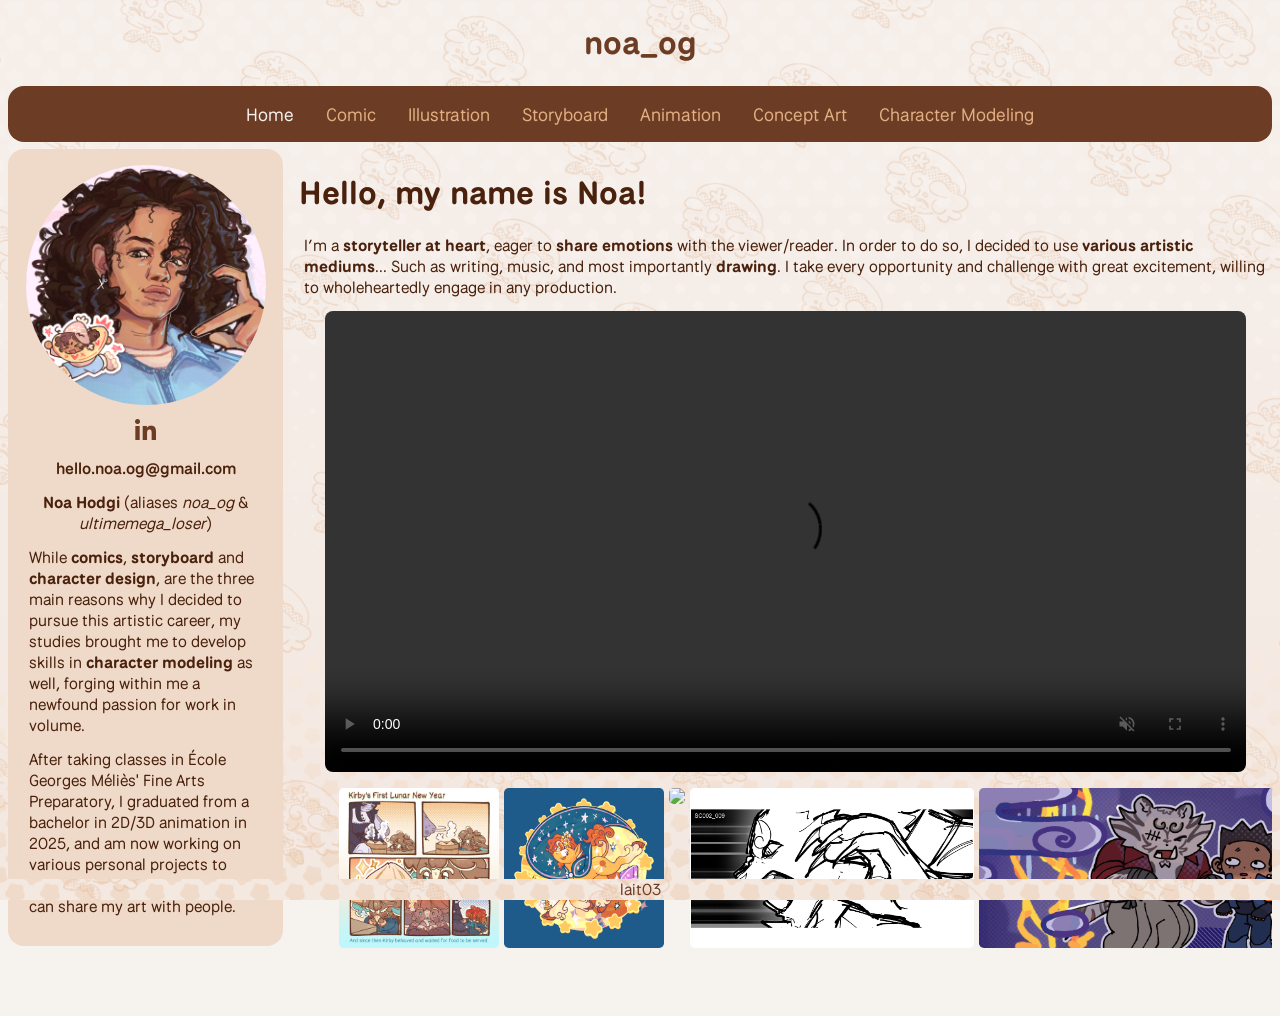
==== index.html @ 1ed6d3f8 "Edits for mobile display (WIP)" ====
<!DOCTYPE html>
<html>
<head>
    <title>noa_og's portfolio</title>
    <link rel="icon" type="image/x-icon" href="images/favicon_l03.png">
    <link rel="preconnect" href="https://fonts.googleapis.com">
    <link rel="preconnect" href="https://fonts.gstatic.com" crossorigin>
    <link href="https://fonts.googleapis.com/css2?family=National+Park:wght@200..800&display=swap" rel="stylesheet">
    <link rel="stylesheet" href="https://cdnjs.cloudflare.com/ajax/libs/font-awesome/6.5.0/css/all.min.css">
    <link rel="stylesheet" href="style_lbdlight.css">
</head>
<body>

<!--Header-->
<header>
    <!--PC Header-->
    <div class="pc-header">
        <h1 style="text-align: center;">
            noa_og
        </h1>

        <!--Navbar-->
        <ul class="tab">
            <li>
                <a id="defaultTab" href="#home" class="tablinks active" onclick="opentab(event,'home')">
                    Home
                </a>
            </li>
            <li>
                <a href="#comic" class="tablinks active" onclick="opentab(event,'comic')">
                    Comic
                </a>
            </li>
            <li>
                <a href="#illustration" class="tablinks" onclick="opentab(event,'illustration')">
                    Illustration
                </a>
            </li>
            <li>
                <a href="#storyboard" class="tablinks" onclick="opentab(event,'storyboard')">
                    Storyboard
                </a>
            </li>
            <li>
                <a href="#animation" class="tablinks" onclick="opentab(event,'animation')">
                    Animation
                </a>
            </li>
            <li>
                <a href="#concept" class="tablinks" onclick="opentab(event,'concept')">
                    Concept Art
                </a>
            </li>
            <li>
                <a href="#model" class="tablinks" onclick="opentab(event,'model')">
                    Character Modeling
                </a>
            </li>
        </ul>
    </div>
    
    <!--Mobile Header-->
    <div class="mobile-header" id="mobile-nav">

        <!--Navbar-->
        <ul class="tab">
            <li>
                <img loading="lazy" src="images/favicon_l03.png">
            </li>
            <li>
                <h1>
                    noa_og
                </h1>
            </li>
            <li>
                <i class="collapse fa-solid fa-bars fa-2x"></i>
            </li>       
        </ul>
        <ul class="menu">
            <li>
                <a id="defaultTab" href="#home" class="tablinks active" onclick="opentab(event,'home')">
                    Home
                </a>
            </li>
            <li>
                <a href="#comic" class="tablinks active" onclick="opentab(event,'comic')">
                    Comic
                </a>
            </li>
            <li>
                <a href="#illustration" class="tablinks" onclick="opentab(event,'illustration')">
                    Illustration
                </a>
            </li>
            <li>
                <a href="#storyboard" class="tablinks" onclick="opentab(event,'storyboard')">
                    Storyboard
                </a>
            </li>
            <li>
                <a href="#animation" class="tablinks" onclick="opentab(event,'animation')">
                    Animation
                </a>
            </li>
            <li>
                <a href="#concept" class="tablinks" onclick="opentab(event,'concept')">
                     Concept Art
                </a>
            </li>
            <li>
                <a href="#model" class="tablinks" onclick="opentab(event,'model')">
                    Character Modeling
                </a>
            </li>
        </ul>

    </div>  

</header>


<div class="flex-container">
    <!--Sidebar-->
    <div class="side">
        <img loading="lazy" src="images/noa_og_portrait.png">
        <ul>
            <li>
                <a href="https://www.linkedin.com/in/noa-og/" target="_blank">
                    <i class="fa-brands fa-linkedin-in fa-xl"></i>
                </a>
            </li>
        </ul>
        <p style="text-align:center; font-weight:600; user-select: all;">
            hello.noa.og@gmail.com
        </p>
        <p style="text-align:center;">
            <b>Noa Hodgi</b> (aliases <i>noa_og</i> & <i>ultimemega_loser</i>)
        </p>
        <p class="desc">
            While <b>comics</b>, <b>storyboard</b> and <b>character design</b>, are the three main reasons why I decided to pursue this artistic career,
            my studies brought me to develop skills in <b>character modeling</b> as well, forging within me a newfound passion for work in
            volume.
        </p>
        <p class="desc">
            After taking classes in École Georges Méliès' Fine Arts Preparatory, I graduated from a bachelor in 2D/3D animation
            in 2025, and am now working on various personal projects to explore all the different ways I can share my art with people.
        </p>

    </div>

    <!--Main Content-->
    <div class="main">

        <!--Home-->
        <div id="home" class="tabcontent">
            <h1>Hello, my name is Noa!</h1>
            <p class="desc">
                I’m a <b>storyteller at heart</b>, eager to <b>share emotions</b> with the viewer/reader. In order to do
                so, I decided to use <b>various artistic mediums</b>... Such as writing, music, and most importantly <b>drawing</b>.
                I take every opportunity and challenge with great excitement, willing to wholeheartedly engage in any production.
            </p>

            <video loading="lazy" class="showreel" controls autoplay muted loop controlsList="nodownload">
                <source
                src="images/story/RAMENSENTOU_SC002_ANIMATIC.mp4" />
            </video>

            <div class="carousel-wrapper">
                <ul class="carousel">
                    <li>
                        <img loading="lazy"
                        src="images/comic/kirbys_first_lunar_ny.png" />
                    </li>
                    <li>
                        <img loading="lazy"
                        src="images/illust/sunburst_perso.png" />
                    </li>
                    <li>
                        <img loading="lazy"
                        src="images/illust/luke.._final02.png" />
                    </li>
                    <li>
                        <img loading="lazy"
                        src="images/story/FERS_SC002_009.png" />
                    </li>
                    <li>
                        <img loading="lazy"
                        src="images/anim/FERS_Plan049_final.gif" />
                    </li>
                    <li>
                        <img loading="lazy"
                        src="images/concept/soupy_expressions.png" />
                    </li>
                    <li>
                        <img loading="lazy"
                        src="images/concept/main_lineup.png" />
                    </li>
                    <li>
                        <img loading="lazy"
                        src="images/concept/lookdev_ange_p1.png" />
                    </li>
                    <li>
                        <img loading="lazy"
                        src="images/charmod/darylpkmnturn04.gif" />
                    </li>

                    <!--loop-->

                    <li>
                        <img loading="lazy"
                        src="images/comic/kirbys_first_lunar_ny.png" />
                    </li>
                    <li>
                        <img loading="lazy"
                        src="images/illust/sunburst_perso.png" />
                    </li>
                    <li>
                        <img loading="lazy"
                        src="images/illust/luke.._final02.png" />
                    </li>
                    <li>
                        <img loading="lazy"
                        src="images/story/FERS_SC002_009.png" />
                    </li>
                    <li>
                        <img loading="lazy"
                        src="images/anim/FERS_Plan049_final.gif" />
                    </li>
                    <li>
                        <img loading="lazy"
                        src="images/concept/soupy_expressions.png" />
                    </li>
                    <li>
                        <img loading="lazy"
                        src="images/concept/main_lineup.png" />
                    </li>
                    <li>
                        <img loading="lazy"
                        src="images/concept/lookdev_ange_p1.png" />
                    </li>
                    <li>
                        <img loading="lazy"
                        src="images/charmod/darylpkmnturn04.gif" />
                    </li>
                    
                </ul>
            </div>

        </div>

        <!--Comic-->
        <div id="comic" class="tabcontent">

            <ul class="gallery">
                <li>
                    <img loading="lazy" onclick="openModal('comicModal', 'comicSlides', 1)"
                    src="images/comic/kirbys_first_lunar_ny.png"/>
                </li>
                <li>
                    <img loading="lazy" onclick="openModal('comicModal', 'comicSlides', 2)"
                    src="images/comic/coeurdor__00_eng.png"/>
                </li>
                <li>
                    <img loading="lazy" onclick="openModal('comicModal', 'comicSlides', 3)"
                    src="images/comic/coeurdor__01_eng.png"/>
                </li>
                <li>
                    <img loading="lazy" onclick="openModal('comicModal', 'comicSlides', 4)"
                    src="images/comic/coeurdor__02_eng.png"/>
                </li>
                <li>
                    <img loading="lazy" onclick="openModal('comicModal', 'comicSlides', 5)"
                    src="images/comic/coeurdor__03_eng.png"/>
                </li>
                <li>
                    <img loading="lazy" onclick="openModal('comicModal', 'comicSlides', 6)"
                    src="images/comic/classskippers.png">
                </li>
                <li>
                    <img loading="lazy" onclick="openModal('comicModal', 'comicSlides', 7)"
                    src="images/comic/daiji_oneshot_001.png"/>
                </li>
                <li>
                    <img loading="lazy" onclick="openModal('comicModal', 'comicSlides', 8)"
                    src="images/comic/daiji_oneshot_002.png"/>
                </li>
                <li>
                    <img loading="lazy" onclick="openModal('comicModal', 'comicSlides', 9)"
                    src="images/comic/daiji_oneshot_003.png"/>
                </li>
                <li>
                    <img loading="lazy" onclick="openModal('comicModal', 'comicSlides', 10)"
                    src="images/comic/daiji_oneshot_004.png"/>
                </li>
            </ul>

            <div id="comicModal" class="modal">
                <a class="close cursor" onclick="closeModal(document.getElementById('comicModal'))"><i class="fa-solid fa-circle-xmark fa-2x"></i></a>
                <div class="modal-content">

                    <!--Slideshow-->
                    <div class="slideshow mySlides comicSlides">
                        <img loading="lazy"
                        src="images/comic/kirbys_first_lunar_ny.png"/>
                    </div>
                    <div class="slideshow mySlides comicSlides">
                        <img loading="lazy"
                        src="images/comic/coeurdor__00_eng.png"/>
                    </div>
                    <div class="slideshow mySlides comicSlides">
                        <img loading="lazy"
                        src="images/comic/coeurdor__01_eng.png"/>
                    </div>
                    <div class="slideshow mySlides comicSlides">
                        <img loading="lazy"
                        src="images/comic/coeurdor__02_eng.png"/>
                    </div>
                    <div class="slideshow mySlides comicSlides">
                        <img loading="lazy"
                        src="images/comic/coeurdor__03_eng.png"/>
                    </div>
                    <div class="slideshow mySlides comicSlides">
                        <img loading="lazy"
                        src="images/comic/classskippers.png"/>
                    </div>
                    <div class="slideshow mySlides comicSlides">
                        <img loading="lazy"
                        src="images/comic/daiji_oneshot_001.png"/>
                    </div>
                    <div class="slideshow mySlides comicSlides">
                        <img loading="lazy"
                        src="images/comic/daiji_oneshot_002.png"/>
                    </div>
                    <div class="slideshow mySlides comicSlides">
                        <img loading="lazy"
                        src="images/comic/daiji_oneshot_003.png"/>
                    </div>
                    <div class="slideshow mySlides comicSlides">
                        <img loading="lazy"
                        src="images/comic/daiji_oneshot_004.png"/>
                    </div>


                </div>
                <a class="prev" onclick="plusSlides('comicSlides', -1)"><i class="fa-solid fa-circle-left fa-2x"></i></a>
                <a class="next" onclick="plusSlides('comicSlides', 1)"><i class="fa-solid fa-circle-right fa-2x"></i></a>
            </div>

        </div>

        <!--Illustration-->
        <div id="illustration" class="tabcontent">

            <ul class="gallery">
                <li>
                    <img loading="lazy" onclick="openModal('illustModal', 'illustSlides', 1)"
                    src="images/illust/HODGI-Noa_Grandir_flpejr2026.png"/>
                </li>
                <li>
                    <img loading="lazy" onclick="openModal('illustModal', 'illustSlides', 2)"
                    src="images/illust/luke.._final02.png"/>
                </li>
                <li>
                    <img loading="lazy" onclick="openModal('illustModal', 'illustSlides', 3)"
                    src="images/illust/teo_comm_v2.png"/>
                </li>
                <li>
                    <img loading="lazy" onclick="openModal('illustModal', 'illustSlides', 4)"
                    src="images/illust/secretsantatodex.png"/>
                </li>
                <li>
                    <img loading="lazy" onclick="openModal('illustModal', 'illustSlides', 5)"
                    src="images/illust/soupy time concept poster_v2.png"/>
                </li>
                <li>
                    <img loading="lazy" onclick="openModal('illustModal', 'illustSlides', 6)"
                    src="images/illust/l3af_secretsanta_final01.png"/>
                </li>
                <li>
                    <img loading="lazy" onclick="openModal('illustModal', 'illustSlides', 7)"
                    src="images/illust/whhaaa.png"/>
                </li>
                <li>
                    <img loading="lazy" onclick="openModal('illustModal', 'illustSlides', 8)"
                    src="images/illust/light vs light_comp.png"/>
                </li>
                <li>
                    <img loading="lazy" onclick="openModal('illustModal', 'illustSlides', 9)"
                    src="images/illust/fers_affiche_3_4.png"/>
                </li>
                <li>
                    <img loading="lazy" onclick="openModal('illustModal', 'illustSlides', 10)"
                    src="images/illust/heheeeeeee_v2.png"/>
                </li>
                <li>
                    <img loading="lazy" onclick="openModal('illustModal', 'illustSlides', 11)"
                    src="images/illust/sunburst_perso.png"/>
                </li>
                <li>
                    <img loading="lazy" onclick="openModal('illustModal', 'illustSlides', 12)"
                    src="images/illust/cosmy.png"/>
                </li>
            </ul>

            <div id="illustModal" class="modal">
                <a class="close cursor" onclick="closeModal(document.getElementById('illustModal'))"><i class="fa-solid fa-circle-xmark fa-2x"></i></a>
                <div class="modal-content">

                    <!--Slideshow-->
                    <div class="slideshow mySlides illustSlides">
                        <img loading="lazy"
                        src="images/illust/HODGI-Noa_Grandir_flpejr2026.png"/>
                    </div>
                    <div class="slideshow mySlides illustSlides">
                        <img loading="lazy"
                        src="images/illust/luke.._final02.png"/>
                    </div>
                    <div class="slideshow mySlides illustSlides">
                        <img loading="lazy"
                        src="images/illust/teo_comm_v2.png" />

                    </div>
                    <div class="slideshow mySlides illustSlides">
                        <img loading="lazy"
                        src="images/illust/secretsantatodex.png" />
                    </div>
                    <div class="slideshow mySlides illustSlides">
                        <img loading="lazy"
                        src="images/illust/soupy time concept poster_v2.png" />
                    </div>
                    <div class="slideshow mySlides illustSlides">
                        <img loading="lazy"
                        src="images/illust/l3af_secretsanta_final01.png" />
                    </div>
                    <div class="slideshow mySlides illustSlides">
                        <img loading="lazy"
                        src="images/illust/whhaaa.png" />
                    </div>
                    <div class="slideshow mySlides illustSlides">
                        <img loading="lazy"
                        src="images/illust/light vs light_comp.png" />
                    </div>
                    <div class="slideshow mySlides illustSlides">
                        <img loading="lazy"
                        src="images/illust/fers_affiche_3_4.png" />
                    </div>
                    <div class="slideshow mySlides illustSlides">
                        <img loading="lazy"
                        src="images/illust/heheeeeeee_v2.png" />
                    </div>
                    <div class="slideshow mySlides illustSlides">
                        <img loading="lazy"
                        src="images/illust/sunburst_perso.png" />
                    </div>
                    <div class="slideshow mySlides illustSlides">
                        <img loading="lazy"
                        src="images/illust/cosmy.png" />
                    </div>
                    
                

                </div>
                <a class="prev" onclick="plusSlides('illustSlides', -1)"><i class="fa-solid fa-circle-left fa-2x"></i></a>
                <a class="next" onclick="plusSlides('illustSlides', 1)"><i class="fa-solid fa-circle-right fa-2x"></i></a>
            </div>
            
        </div>

        <!--Sotryboard-->
        <div id="storyboard" class="tabcontent">

            <ul class="gallery">
                <li>
                    <video loading="lazy" onclick="openModal('storyModal', 'storySlides', 1)" autoplay muted loop>
                        <source
                        src="images/story/RAMENSENTOU_SC002_ANIMATIC.mp4" />
                    </video>
                </li>
                <li>
                    <img loading="lazy" onclick="openModal('storyModal', 'storySlides', 2)"
                    src="images/story/FERS_SC002_005.png" />
                </li>
                <li>
                    <img loading="lazy" onclick="openModal('storyModal', 'storySlides', 3)"
                    src="images/story/FERS_SC002_009.png" />
                </li>
                <li>
                    <img loading="lazy" onclick="openModal('storyModal', 'storySlides', 4)"
                    src="images/story/FERS_SC002_010_1.png" />
                </li>
                <li>
                    <img loading="lazy" onclick="openModal('storyModal', 'storySlides', 5)" 
                    src="images/story/FERS_SC002_010_2.png" />
                </li>
                <li>
                    <img loading="lazy" onclick="openModal('storyModal', 'storySlides', 6)" 
                    src="images/story/FERS_SC002_016.png" />
                </li>
                <li>
                    <img loading="lazy" onclick="openModal('storyModal', 'storySlides', 7)" 
                    src="images/story/FERS_SC002_019.png" />
                </li>
                <li>
                    <img loading="lazy" onclick="openModal('storyModal', 'storySlides', 8)" 
                    src="images/story/FERS_SC002_060.png" />
                </li>
                <li>
                    <img loading="lazy" onclick="openModal('storyModal', 'storySlides', 9)" 
                    src="images/story/Scan2025-05-29_124309_000_1.png" />
                </li>
                <li>
                    <img loading="lazy" onclick="openModal('storyModal', 'storySlides', 10)" 
                    src="images/story/Scan2025-05-29_124309_000_2.png" />
                </li>
                <li>
                    <img loading="lazy" onclick="openModal('storyModal', 'storySlides', 11)" 
                    src="images/story/Scan2025-05-29_124309_003.png" />
                </li>
            </ul>

            <div id="storyModal" class="modal">
                <span class="close cursor" onclick="closeModal(document.getElementById('storyModal'))"><i class="fa-solid fa-circle-xmark fa-2x"></i></span>
                <div class="modal-content">

                    <!--Slideshow-->
                    <div class="slideshow mySlides storySlides">
                        <video loading="lazy" controls controlsList="nodownload">
                            <source 
                            src="images/story/RAMENSENTOU_SC002_ANIMATIC.mp4" />
                        </video>
                    </div>
                    <div class="slideshow mySlides storySlides">
                        <img loading="lazy" 
                        src="images/story/FERS_SC002_005.png"/>
                    </div>
                    <div class="slideshow mySlides storySlides">
                        <img loading="lazy" 
                        src="images/story/FERS_SC002_009.png"/>
                    </div>
                    <div class="slideshow mySlides storySlides">
                        <img loading="lazy" 
                        src="images/story/FERS_SC002_010_1.png" />

                    </div>
                    <div class="slideshow mySlides storySlides">
                        <img loading="lazy" 
                        src="images/story/FERS_SC002_010_2.png" />
                    </div>
                    <div class="slideshow mySlides storySlides">
                        <img loading="lazy" 
                        src="images/story/FERS_SC002_016.png" />
                    </div>
                    <div class="slideshow mySlides storySlides">
                        <img loading="lazy" 
                        src="images/story/FERS_SC002_019.png" />
                    </div>
                    <div class="slideshow mySlides storySlides">
                        <img loading="lazy" 
                        src="images/story/FERS_SC002_060.png" />
                    </div>
                    <div class="slideshow mySlides storySlides">
                        <img loading="lazy" 
                        src="images/story/Scan2025-05-29_124309_000_1.png" />
                    </div>
                    <div class="slideshow mySlides storySlides">
                        <img loading="lazy" 
                        src="images/story/Scan2025-05-29_124309_000_2.png" />
                    </div>
                    <div class="slideshow mySlides storySlides">
                        <img loading="lazy" 
                        src="images/story/Scan2025-05-29_124309_003.png" />
                    </div>
                    

                </div>
                <a class="prev" onclick="plusSlides('storySlides', -1)"><i class="fa-solid fa-circle-left fa-2x"></i></a>
                <a class="next" onclick="plusSlides('storySlides', 1)"><i class="fa-solid fa-circle-right fa-2x"></i></a>
            </div>

        </div>

        <!--Animation-->
        <div id="animation" class="tabcontent">

            <ul class="gallery">
                <li>
                    <img loading="lazy" onclick="openModal('animModal', 'animSlides', 1)"
                    src="images/anim/FERS_Plan037-38_final.gif" />
                </li>
                <li>
                    <img loading="lazy" onclick="openModal('animModal', 'animSlides', 2)"
                    src="images/anim/FERS_Plan048_final.gif" />
                </li>
                <li>
                    <img loading="lazy" onclick="openModal('animModal', 'animSlides', 3)"
                    src="images/anim/FERS_Plan049_final.gif" />
                </li>
            </ul>

            <div id="animModal" class="modal">
                <span class="close cursor" onclick="closeModal(document.getElementById('animModal'))"><i class="fa-solid fa-circle-xmark fa-2x"></i></span>
                <div class="modal-content">

                    <!--Slideshow-->
                    <div class="slideshow mySlides animSlides">
                        <img loading="lazy" 
                        src="images/anim/FERS_Plan037-38_final.gif"/>
                    </div>
                    <div class="slideshow mySlides animSlides">
                        <img loading="lazy" 
                        src="images/anim/FERS_Plan048_final.gif"/>
                    </div>
                    <div class="slideshow mySlides animSlides">
                        <img loading="lazy" 
                        src="images/anim/FERS_Plan049_final.gif" />
                    </div>

                </div>
                <a class="prev" onclick="plusSlides('animSlides', -1)"><i class="fa-solid fa-circle-left fa-2x"></i></a>
                <a class="next" onclick="plusSlides('animSlides', 1)"><i class="fa-solid fa-circle-right fa-2x"></i></a>
            </div>

        </div>

        <!--Concept Art-->
        <div id="concept" class="tabcontent">

            <ul class="gallery">
                <li>
                    <img loading="lazy" onclick="openModal('conceptModal', 'conceptSlides', 1)"
                    src="images/concept/lineup-pilote.png" />
                </li>
                <li>
                    <img loading="lazy" onclick="openModal('conceptModal', 'conceptSlides', 2)"
                    src="images/concept/soupy_expressions.png" />
                </li>
                <li>
                    <img loading="lazy" onclick="openModal('conceptModal', 'conceptSlides', 3)"
                    src="images/concept/sorciere_solana.png" />
                </li>
                <li>
                    <img loading="lazy" onclick="openModal('conceptModal', 'conceptSlides', 4)"
                    src="images/concept/perfpal01_kirby_v2.png" />
                </li>
                <li>
                    <img loading="lazy" onclick="openModal('conceptModal', 'conceptSlides', 5)"
                    src="images/concept/ultime_megaloser_perfpalguest_01.png" />
                </li>
                <li>
                    <img loading="lazy" onclick="openModal('conceptModal', 'conceptSlides', 6)"
                    src="images/concept/perfpal03_diamoon.png" />
                </li>
                <li>
                    <img loading="lazy" onclick="openModal('conceptModal', 'conceptSlides', 7)"
                    src="images/concept/main_lineup.png" />
                </li>
                <li>
                    <img loading="lazy" onclick="openModal('conceptModal', 'conceptSlides', 8)"
                    src="images/concept/side_lineup.png" />
                </li>
                <li>
                    <img loading="lazy" onclick="openModal('conceptModal', 'conceptSlides', 9)"
                    src="images/concept/superlineup_1.png" />
                </li>
                <li>
                    <img loading="lazy" onclick="openModal('conceptModal', 'conceptSlides', 10)"
                    src="images/concept/superlineup_2.png" />
                </li>
                <li>
                    <img loading="lazy" onclick="openModal('conceptModal', 'conceptSlides', 11)"
                    src="images/concept/lookdev_ange_p1.png" />
                </li>
                <li>
                    <img loading="lazy" onclick="openModal('conceptModal', 'conceptSlides', 12)"
                    src="images/concept/HODGI_Noa_BA2_lookdev_ange_p2.png" />
                </li>
                <li>
                    <img loading="lazy" onclick="openModal('conceptModal', 'conceptSlides', 13)"
                    src="images/concept/HODGI_Noa_BA2_lookdev_ange_p3.png" />
                </li>
                <li>
                    <img loading="lazy" onclick="openModal('conceptModal', 'conceptSlides', 14)"
                    src="images/concept/HODGI_Noa_BA2_lookdev_ange_p4.png" />
                </li>
                <li>
                    <img loading="lazy" onclick="openModal('conceptModal', 'conceptSlides', 15)"
                    src="images/concept/percy_planche1.png" />
                </li>
                <li>
                    <img loading="lazy" onclick="openModal('conceptModal', 'conceptSlides', 16)"
                    src="images/concept/BONNARDOT_Axel_HODGI_Noa_personnagesketch01.png" />
                </li>
                <li>
                    <img loading="lazy" onclick="openModal('conceptModal', 'conceptSlides', 17)"
                    src="images/concept/turn_kyu_full.png" />
                </li>
                <li>
                    <img loading="lazy" onclick="openModal('conceptModal', 'conceptSlides', 18)"
                    src="images/concept/turn_tora.png" />
                </li>
                <li>
                    <img loading="lazy" onclick="openModal('conceptModal', 'conceptSlides', 19)"
                    src="images/concept/daryl_low_poly_2.png" />
                </li>

            </ul>

            <div id="conceptModal" class="modal">
                <span class="close cursor" onclick="closeModal(document.getElementById('conceptModal'))"><i class="fa-solid fa-circle-xmark fa-2x"></i></span>
                <div class="modal-content">

                    <!--Slideshow-->
                    <div class="slideshow mySlides conceptSlides">
                        <img loading="lazy" 
                        src="images/concept/lineup-pilote.png"/>
                    </div>
                    <div class="slideshow mySlides conceptSlides">
                        <img loading="lazy" 
                        src="images/concept/soupy_expressions.png"/>
                    </div>
                    <div class="slideshow mySlides conceptSlides">
                        <img loading="lazy" 
                        src="images/concept/sorciere_solana.png"/>
                    </div>
                    <div class="slideshow mySlides conceptSlides">
                        <img loading="lazy" 
                        src="images/concept/perfpal01_kirby_v2.png"/>
                    </div>
                    <div class="slideshow mySlides conceptSlides">
                        <img loading="lazy" 
                        src="images/concept/ultime_megaloser_perfpalguest_01.png"/>
                    </div>
                    <div class="slideshow mySlides conceptSlides">
                        <img loading="lazy" 
                        src="images/concept/perfpal03_diamoon.png"/>
                    </div>
                    <div class="slideshow mySlides conceptSlides">
                        <img loading="lazy" 
                        src="images/concept/main_lineup.png"/>
                    </div>
                    <div class="slideshow mySlides conceptSlides">
                        <img loading="lazy" 
                        src="images/concept/side_lineup.png"/>
                    </div>
                    <div class="slideshow mySlides conceptSlides">
                        <img loading="lazy" 
                        src="images/concept/superlineup_1.png"/>
                    </div>
                    <div class="slideshow mySlides conceptSlides">
                        <img loading="lazy" 
                        src="images/concept/superlineup_2.png"/>
                    </div>
                    <div class="slideshow mySlides conceptSlides">
                        <img loading="lazy" 
                        src="images/concept/lookdev_ange_p1.png"/>
                    </div>
                    <div class="slideshow mySlides conceptSlides">
                        <img loading="lazy" 
                        src="images/concept/HODGI_Noa_BA2_lookdev_ange_p2.png"/>
                    </div>
                    <div class="slideshow mySlides conceptSlides">
                        <img loading="lazy" 
                        src="images/concept/HODGI_Noa_BA2_lookdev_ange_p3.png"/>
                    </div>
                    <div class="slideshow mySlides conceptSlides">
                        <img loading="lazy" 
                        src="images/concept/HODGI_Noa_BA2_lookdev_ange_p4.png"/>
                    </div>
                    <div class="slideshow mySlides conceptSlides">
                        <img loading="lazy" 
                        src="images/concept/percy_planche1.png"/>
                    </div>
                    <div class="slideshow mySlides conceptSlides">
                        <img loading="lazy" 
                        src="images/concept/BONNARDOT_Axel_HODGI_Noa_personnagesketch01.png"/>
                    </div>
                    <div class="slideshow mySlides conceptSlides">
                        <img loading="lazy" 
                        src="images/concept/turn_kyu_full.png"/>
                    </div>
                    <div class="slideshow mySlides conceptSlides">
                        <img loading="lazy" 
                        src="images/concept/turn_tora.png"/>
                    </div>
                    <div class="slideshow mySlides conceptSlides">
                        <img loading="lazy" 
                        src="images/concept/daryl_low_poly_2.png"/>
                    </div>
                

                </div>
                <a class="prev" onclick="plusSlides('conceptSlides', -1)"><i class="fa-solid fa-circle-left fa-2x"></i></a>
                <a class="next" onclick="plusSlides('conceptSlides', 1)"><i class="fa-solid fa-circle-right fa-2x"></i></a>
            </div>

        </div>

        <!--Character Modeling-->
        <div id="model" class="tabcontent">

            <ul class="gallery">
                <li>
                    <img loading="lazy" onclick="openModal('modelModal', 'modelSlides', 1)"
                    src="images/charmod/render_kyu_02.png"/>
                </li>
                <li>
                    <video loading="lazy" onclick="openModal('modelModal', 'modelSlides', 2)" autoplay muted loop>
                        <source
                        src="images/charmod/01_Kyu_Sculpt.mp4" />
                    </video>
                </li>
                <li>
                    <video loading="lazy" onclick="openModal('modelModal', 'modelSlides', 3)" autoplay muted loop>
                        <source
                        src="images/charmod/02_Tora_Sculpt.mp4" />
                    </video>
                </li>
                <li>
                    <video loading="lazy" onclick="openModal('modelModal', 'modelSlides', 4)" autoplay muted loop>
                        <source
                        src="images/charmod/03_Ayako_Sculpt.mp4" />
                    </video>
                </li>
                <li>
                    <video loading="lazy" onclick="openModal('modelModal', 'modelSlides', 5)" autoplay muted loop>
                        <source
                        src="images/charmod/ayako_wireframe.mp4" />
                    </video>
                </li>
                <li>
                    <video loading="lazy" onclick="openModal('modelModal', 'modelSlides', 6)" autoplay muted loop>
                        <source
                        src="images/charmod/kirby_body_turn.mp4" />
                    </video>
                </li>
                <li>
                    <video loading="lazy" onclick="openModal('modelModal', 'modelSlides', 7)" autoplay muted loop>
                        <source
                        src="images/charmod/kirby_wireframe_turn.mp4" />
                    </video>
                </li>
                <li>
                    <img loading="lazy" onclick="openModal('modelModal', 'modelSlides', 8)"
                    src="images/charmod/render02.jpg"/>
                </li>
                <li>
                    <img loading="lazy" onclick="openModal('modelModal', 'modelSlides', 9)"
                    src="images/charmod/render03.jpg"/>
                </li>
                <li>
                    <img loading="lazy" onclick="openModal('modelModal', 'modelSlides', 10)"
                    src="images/charmod/fdet_body.png"/>
                </li>
                <li>
                    <img loading="lazy" onclick="openModal('modelModal', 'modelSlides', 11)"
                    src="images/charmod/fdet_vetements.png"/>
                </li>
            
            </ul>

            <div id="modelModal" class="modal">
                <span class="close cursor" onclick="closeModal(document.getElementById('modelModal'))"><i class="fa-solid fa-circle-xmark fa-2x"></i></span>
                <div class="modal-content">

                    <!--Slideshow-->
                    <div class="slideshow mySlides modelSlides">
                        <img loading="lazy" 
                        src="images/charmod/render_kyu_02.png" />
                    </div>
                    <div class="slideshow mySlides modelSlides">
                        <video loading="lazy" controls controlsList="nodownload">
                            <source 
                            src="images/charmod/01_Kyu_Sculpt.mp4" />
                        </video>
                    </div>
                    <div class="slideshow mySlides modelSlides">
                        <video loading="lazy" controls controlsList="nodownload">
                            <source 
                            src="images/charmod/02_Tora_Sculpt.mp4" />
                        </video>
                    </div>
                    <div class="slideshow mySlides modelSlides">
                        <video loading="lazy" controls controlsList="nodownload">
                            <source 
                            src="images/charmod/03_Ayako_Sculpt.mp4" />
                        </video>
                    </div>
                    <div class="slideshow mySlides modelSlides">
                        <video loading="lazy" controls controlsList="nodownload">
                            <source 
                            src="images/charmod/ayako_wireframe.mp4" />
                        </video>
                    </div>
                    <div class="slideshow mySlides modelSlides">
                        <video loading="lazy" controls controlsList="nodownload">
                            <source 
                            src="images/charmod/kirby_body_turn.mp4" />
                        </video>
                    </div>
                    <div class="slideshow mySlides modelSlides">
                        <video loading="lazy" controls controlsList="nodownload">
                            <source 
                            src="images/charmod/kirby_wireframe_turn.mp4" />
                        </video>
                    </div>
                    <div class="slideshow mySlides modelSlides">
                        <img loading="lazy" 
                        src="images/charmod/render02.jpg" />
                    </div>
                    <div class="slideshow mySlides modelSlides">
                        <img loading="lazy" 
                        src="images/charmod/render03.jpg" />
                    </div>
                    <div class="slideshow mySlides modelSlides">
                        <img loading="lazy" 
                        src="images/charmod/fdet_body.png" />
                    </div>
                    <div class="slideshow mySlides modelSlides">
                        <img loading="lazy" 
                        src="images/charmod/fdet_vetements.png" />
                    </div>

                </div>
                <a class="prev" onclick="plusSlides('modelSlides', -1)"><i class="fa-solid fa-circle-left fa-2x"></i></a>
                <a class="next" onclick="plusSlides('modelSlides', 1)"><i class="fa-solid fa-circle-right fa-2x"></i></a>
            </div>

        </div>

        <script src="script.js"></script>
        
    </div>

</div>

<footer>
    <p style="text-align: center;">lait03</p>
</footer>

  
        


</body>
</html>
---- style_lbdlight.css ----
/*Little Boy Dog Stylesheet*/
.cursor {
  cursor: pointer;
}

body { 
    font-family: "National Park";
    background-image: url("images/lbd_bglight.png") ;
    background-color: #f6f2ee;
    background-size: cover;
    background-position: center;
    background-attachment: fixed;
    color:#6c3d24;
}

/*Font*/
.national-park-<uniquifier> {
  font-family: "National Park", sans-serif;
  font-optical-sizing: auto;
  font-weight: <weight>;
  font-style: normal;
}

/*Header*/
header {
    position: sticky;
    top : 0;
    z-index: 5;
    background: inherit;
    height : 8rem;
    width:100%;
}
.mobile-header {
    display:none;
    position: relative;
}

/*Navbar*/
.tab {
    border-radius: 1rem; 
    background-color : #6c3d24;
    width: 100%;
    list-style: none;
    padding: 0;
    margin:0;
    display: flex;
    align-items: center;
    justify-content: center;
    color:#e1af83;
    font-size: large;
}
.tab li {
    margin:1rem;
    text-align: center;
}
.tab li img {
    height:auto;
    width:5rem;
}
.tab li a {
    display: block;
    color: #e1af83;
    text-decoration: none;
}
.tab li a:hover {
    color:#f6f2ee;
}

.collapse:hover {
    cursor:pointer;
    color:#f6f2ee;
}
.collapse.active {
    color:#f6f2ee;
}
.collapse.active:hover {
    color:#e1af83;
}

/*Mobile Menu*/
.menu {
    position:absolute;
    z-index: 10;
    border-radius: 1rem; 
    background-color : #6c3d24f1;
    width: 100%;
    max-height:0;
    overflow:hidden;
    padding:0;
    margin:0;
    transition: max-height 0.4s ease, opacity 0.3s ease;
    opacity: 0;
}
.menu li a {
    color: #e1af83;
    margin: 2rem;
}
.menu.open {
    max-height:50vh;
    opacity:1;
}

/*Link Interaction*/
ul li a:hover {
    cursor:pointer;
    color:#f6f2ee;
}
ul li a.active {
    color:#f6f2ee;
}
ul li a.active:hover {
    color:#e1af83;
}

/*Text Style*/
ul{
    list-style: none;
}
ul li a {
    user-select: none;
    display: block;
    text-align: center;
    color: #6c3d24;
    text-decoration: none;
}
p {
    margin-top: 0.8rem;
    margin-bottom: 0.8rem;
}
.desc {
    margin-left:0.3rem;
    margin-right:0.3rem;
}

div.flex-container { 
    display: flex;
    flex-direction:row;
}

/*Sidebar*/
.side {
    flex: 20%;
    position : sticky;
    top : 8rem; 
    padding: 1rem;
    margin-right:1rem;
    border-radius: 1rem;
    background-color: #efd9c8;
    color:#49210c;
    height:100%;
}
.side img {
    border-radius: 50%;
    width:15rem;
    height:auto;
    display:block; 
    margin: auto;
}
.side ul {
    list-style: none;
    padding: 0;
    display: flex;
    justify-content: center;
}

/*Main*/
.main {
    flex: 80%;
    margin:0;
    color:#49210c;
    min-width: 0;
}

.tabcontent {
    scroll-margin-top: 11rem;
    display: none;
    animation: fadeEffect 1s;
}
img, video {
  user-select: none;
  -webkit-user-drag: none;
}
video.showreel {
    display: block;
    margin:auto;
    width:72vw;
    height:auto;
    border-radius:0.5rem;
}

/*Carousel*/
.carousel-wrapper {
    width : 100%;
    overflow:hidden;
}
ul.carousel {
    display: flex;
    animation: scroll 40s linear infinite;
    justify-content: flex-start;
    width:max-content;
}
ul.carousel li {
    flex: 0 0 auto;
    margin-right: 0.3rem;
}
ul.carousel li img {
    width:auto;
    height:10rem;
    border-radius:0.3rem;
}
.carousel:hover {
  animation-play-state: paused;
}

/*Gallery*/
.gallery {
    padding:0;
    display: flex;
    flex-wrap:wrap;
    justify-content:center;
    align-items:center;
}
ul.gallery li {
    margin-left:0.3rem;
}
ul.gallery img:hover,
ul.gallery video:hover {
    cursor:pointer;
    transform:scale(1.02);
    transition: transform 0.25s; 
}
 ul.gallery li img,
 ul.gallery li video {
    width:auto;
    height:20rem;
    border-radius:0.5rem;
}

/*Slideshow*/
.modal {
    display: none;
    position: fixed;
    z-index: 10;
    background-color:#f6f2eee8;
    left: 0;
    top: 0;
    width: 100%;
    height: 100%;
    justify-content: center;
    align-items: center;
    overflow: auto;
    opacity:0;
    transition: opacity 0.3s ease;
}
.modal.show {
  opacity: 1;
}
.modal-content {
    position: relative;
    width: 90%;
    margin: auto;
    display: flex;
    align-items: center;
    justify-content: center;
}
.slideshow img,
.slideshow video {
    max-width:100%;
    max-height:98vh;
    width:auto;
    height: auto;
    border-radius:0.5rem;
    margin:auto;
}
.mySlides {
  position: absolute;
  opacity: 0;
  transition: opacity 0.2s ease;
  display: flex;
  align-items: center;
  justify-content: center;
  pointer-events: none;
}
.mySlides.active {
  opacity: 1;
  z-index: 1;
  pointer-events: auto;
}

/*Slideshow Commands*/
.close {
  color:#e1af83;
  position: absolute;
  top: 10px;
  right: 25px;
}
.close:hover,
.close:focus {
  color:#e76e3e;
  text-decoration: none;
  cursor: pointer;
}
.prev,
.next {
  cursor: pointer;
  position: absolute;
  top: 50%;
  width: auto;
  margin-top: -50px;
  color:#e1af83;
  transition: 0.6s ease;
  user-select: none;
  -webkit-user-select: none;
}
.prev {
    left:1%;
 }
.next {
  right:1%;
}

/*Footer*/
footer {
    position : sticky;
    bottom : 0;
    z-index : 5;
    background: inherit;
}

/*Animations*/
@keyframes fadeEffect {
  from {opacity: 0;}
  to {opacity: 1;}
}
@keyframes scroll {
  from {
    transform: translateX(0);
  }
  to {
    transform: translateX(-50%);
  }
}

/*Mobile Display*/
@media screen and (max-width: 1000px) {
    body {
        font-size: xx-large;
    }

    /*Header*/
    .pc-header {
        display:none;
    }
    .mobile-header {
        display:block;
    }
    
    /*Sidebar*/
    .side {
        display : none;
    }

    /*Gallery*/
    ul.gallery li img,
    ul.gallery li video {
        width: 90vw;
        height:auto;
        border-radius : 0.5rem;
    }

    /*Slideshow Commands*/
    .close {
        top:35px;
        right:50px;
        scale: 1.5;  
    }
    .prev, .next {
        display:none;
    }

    footer:{
        font-size:large;
    }

}
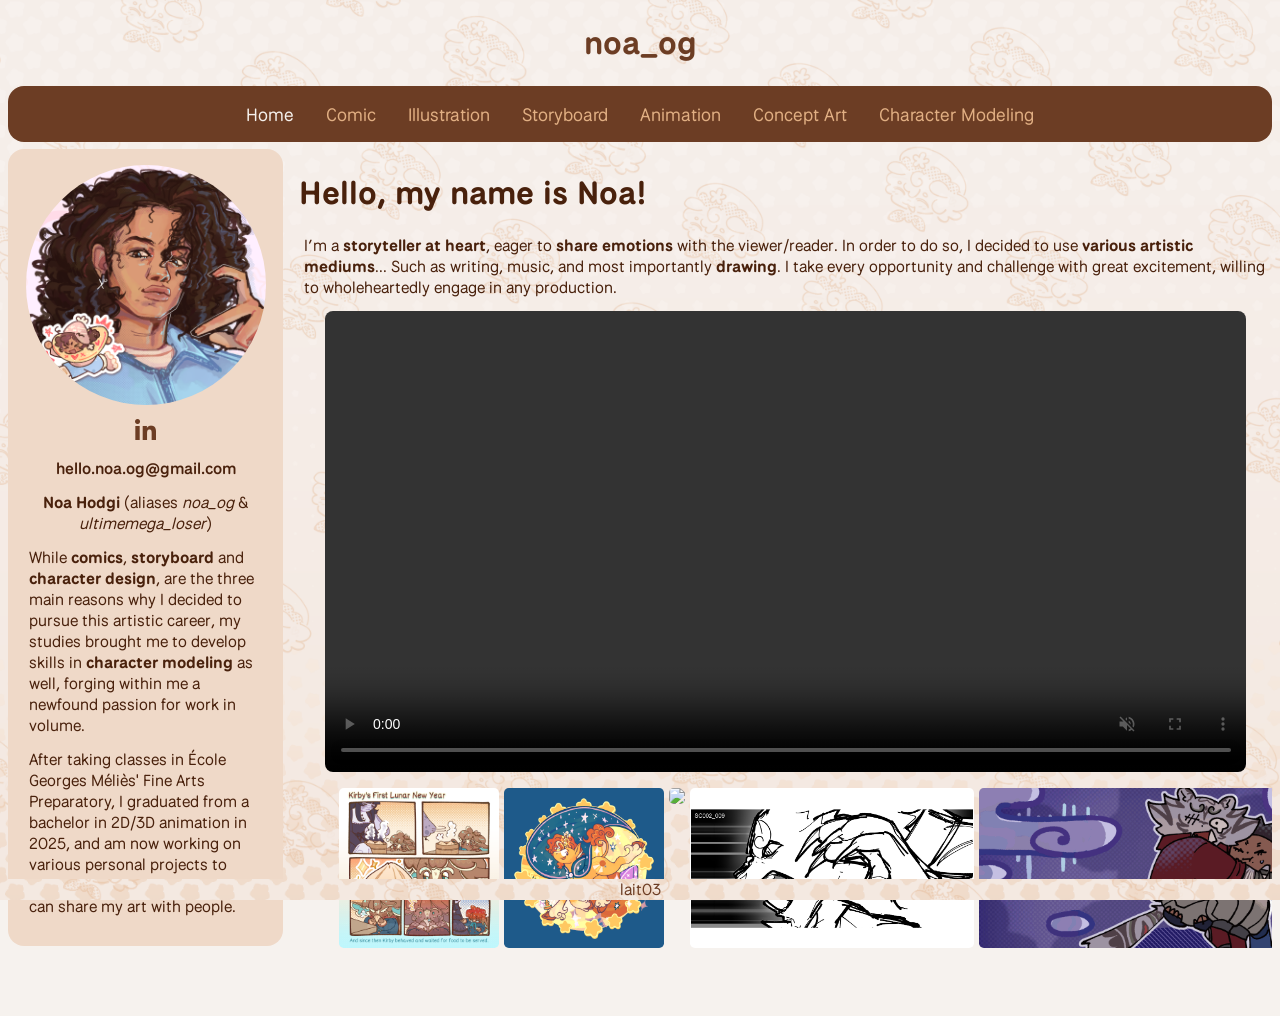
==== commit 06e8d143: "Mobile Display Update" ====
--- a/index.html
+++ b/index.html
@@ -14,7 +14,7 @@
 <!--Header-->
 <header>
     <!--PC Header-->
-    <div class="pc-header">
+    <div class="pc">
         <h1 style="text-align: center;">
             noa_og
         </h1>
@@ -60,7 +60,7 @@
     </div>
     
     <!--Mobile Header-->
-    <div class="mobile-header" id="mobile-nav">
+    <div class="mobile" id="mobile-nav">
 
         <!--Navbar-->
         <ul class="tab">
@@ -933,8 +933,12 @@
 
 </div>
 
-<footer>
-    <p style="text-align: center;">lait03</p>
+<footer class="pc">
+    <p>lait03</p>
+</footer>
+
+<footer class="mobile">
+    <p>Mobile display is still a work in progress but will be ready soon!</p>
 </footer>
 
   
--- a/style_lbdlight.css
+++ b/style_lbdlight.css
@@ -30,7 +30,7 @@
     height : 8rem;
     width:100%;
 }
-.mobile-header {
+.mobile {
     display:none;
     position: relative;
 }
@@ -47,11 +47,11 @@
     align-items: center;
     justify-content: center;
     color:#e1af83;
-    font-size: large;
 }
 .tab li {
     margin:1rem;
     text-align: center;
+    font-size: large;
 }
 .tab li img {
     height:auto;
@@ -90,6 +90,8 @@
     margin:0;
     transition: max-height 0.4s ease, opacity 0.3s ease;
     opacity: 0;
+    font-size:xx-large;
+    font-weight: 500;
 }
 .menu li a {
     color: #e1af83;
@@ -180,7 +182,7 @@
   user-select: none;
   -webkit-user-drag: none;
 }
-video.showreel {
+.showreel {
     display: block;
     margin:auto;
     width:72vw;
@@ -325,6 +327,15 @@
     bottom : 0;
     z-index : 5;
     background: inherit;
+    text-align: center;
+}
+footer.mobile {
+    font-size:large;
+    position : sticky;
+    bottom : 0;
+     z-index : 5;
+    background: inherit;
+    text-align: center;
 }
 
 /*Animations*/
@@ -343,21 +354,38 @@
 
 /*Mobile Display*/
 @media screen and (max-width: 1000px) {
-    body {
+    .flex-container {
         font-size: xx-large;
     }
 
-    /*Header*/
-    .pc-header {
-        display:none;
-    }
-    .mobile-header {
-        display:block;
+    .tab {
+        border-radius: 1rem; 
+        background-color : #6c3d24;
+        width: 100%;
+        list-style: none;
+        padding: 0;
+        margin:0;
+        display: flex;
+        justify-content: space-between;
+        color:#e1af83;
+    }
+    .tab li{
+        font-size: xx-large;
+        margin-left:2rem;
+        margin-right:2rem;
+        margin-top:0.4rem;
+        margin-bottom: 0.4rem;
     }
     
     /*Sidebar*/
     .side {
         display : none;
+    }
+
+    /*Showreel*/
+    .showreel {
+        width:90vw;
+        height:auto;
     }
 
     /*Gallery*/
@@ -378,8 +406,12 @@
         display:none;
     }
 
-    footer:{
-        font-size:large;
+    /*Display*/
+    .pc {
+        display:none;
+    }
+    .mobile{
+        display:block;
     }
 
 }
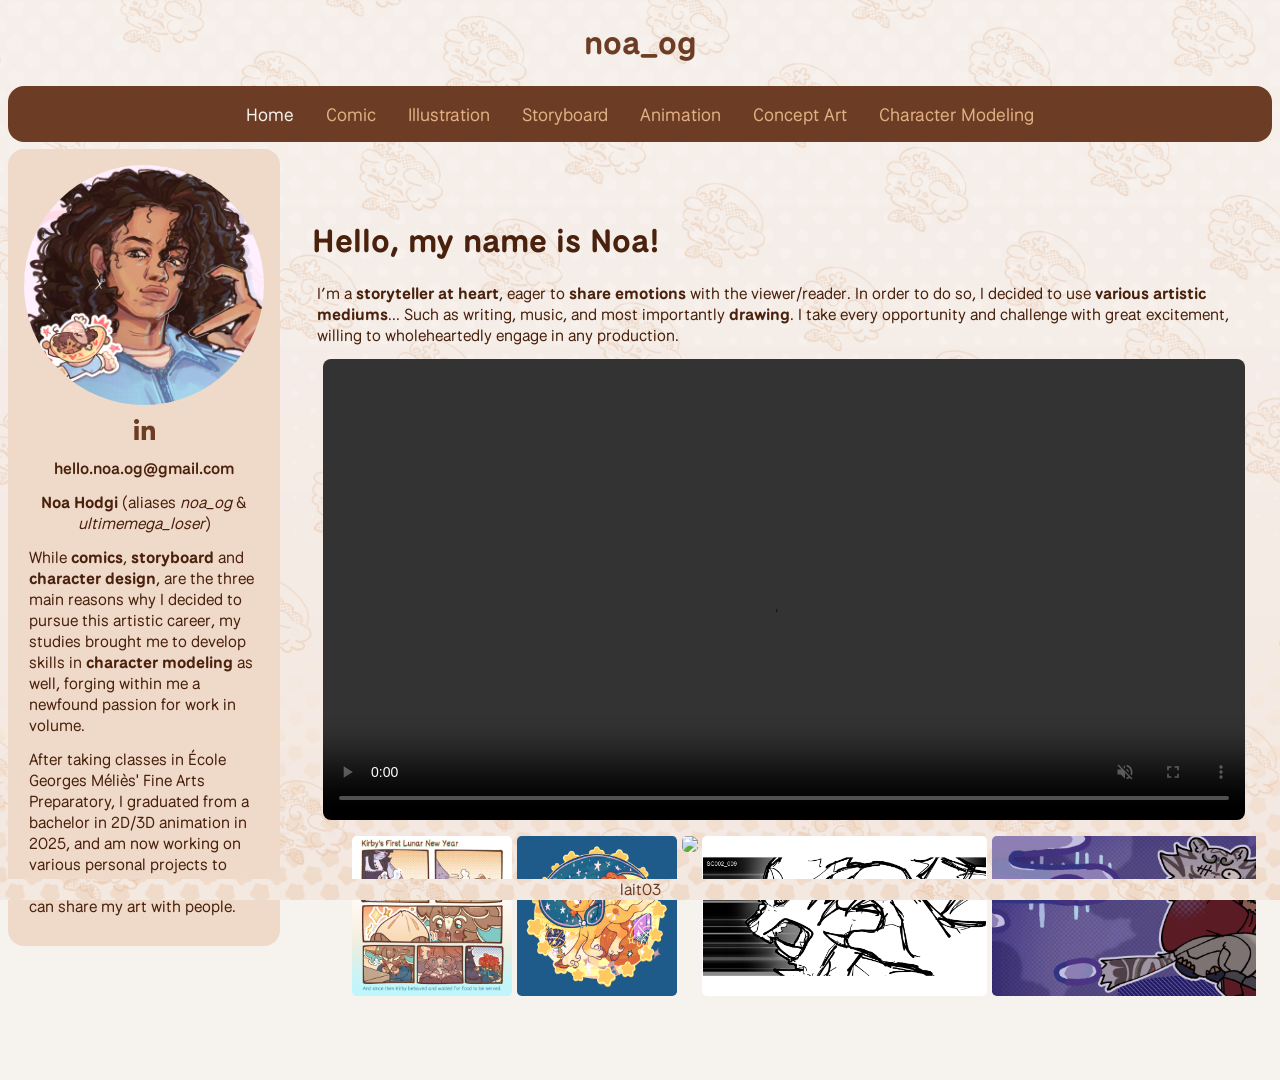
==== commit 18216171: "Mobile Display Update" ====
--- a/index.html
+++ b/index.html
@@ -70,6 +70,7 @@
             <li>
                 <h1>
                     noa_og
+                    <br> <span>Noa Hodgi</span>
                 </h1>
             </li>
             <li>
--- a/style_lbdlight.css
+++ b/style_lbdlight.css
@@ -171,9 +171,11 @@
     margin:0;
     color:#49210c;
     min-width: 0;
+    padding:1rem;
 }
 
 .tabcontent {
+    padding-top:2rem;
     scroll-margin-top: 11rem;
     display: none;
     animation: fadeEffect 1s;
@@ -330,7 +332,7 @@
     text-align: center;
 }
 footer.mobile {
-    font-size:large;
+    font-size:x-large;
     position : sticky;
     bottom : 0;
      z-index : 5;
@@ -357,7 +359,13 @@
     .flex-container {
         font-size: xx-large;
     }
-
+    h1{
+        line-height:0.6;
+    }
+    span {
+        font-size: x-large;
+        font-weight: 400;
+    }
     .tab {
         border-radius: 1rem; 
         background-color : #6c3d24;
@@ -373,8 +381,8 @@
         font-size: xx-large;
         margin-left:2rem;
         margin-right:2rem;
-        margin-top:0.4rem;
-        margin-bottom: 0.4rem;
+        margin-top:0;
+        margin-bottom: 0;
     }
     
     /*Sidebar*/
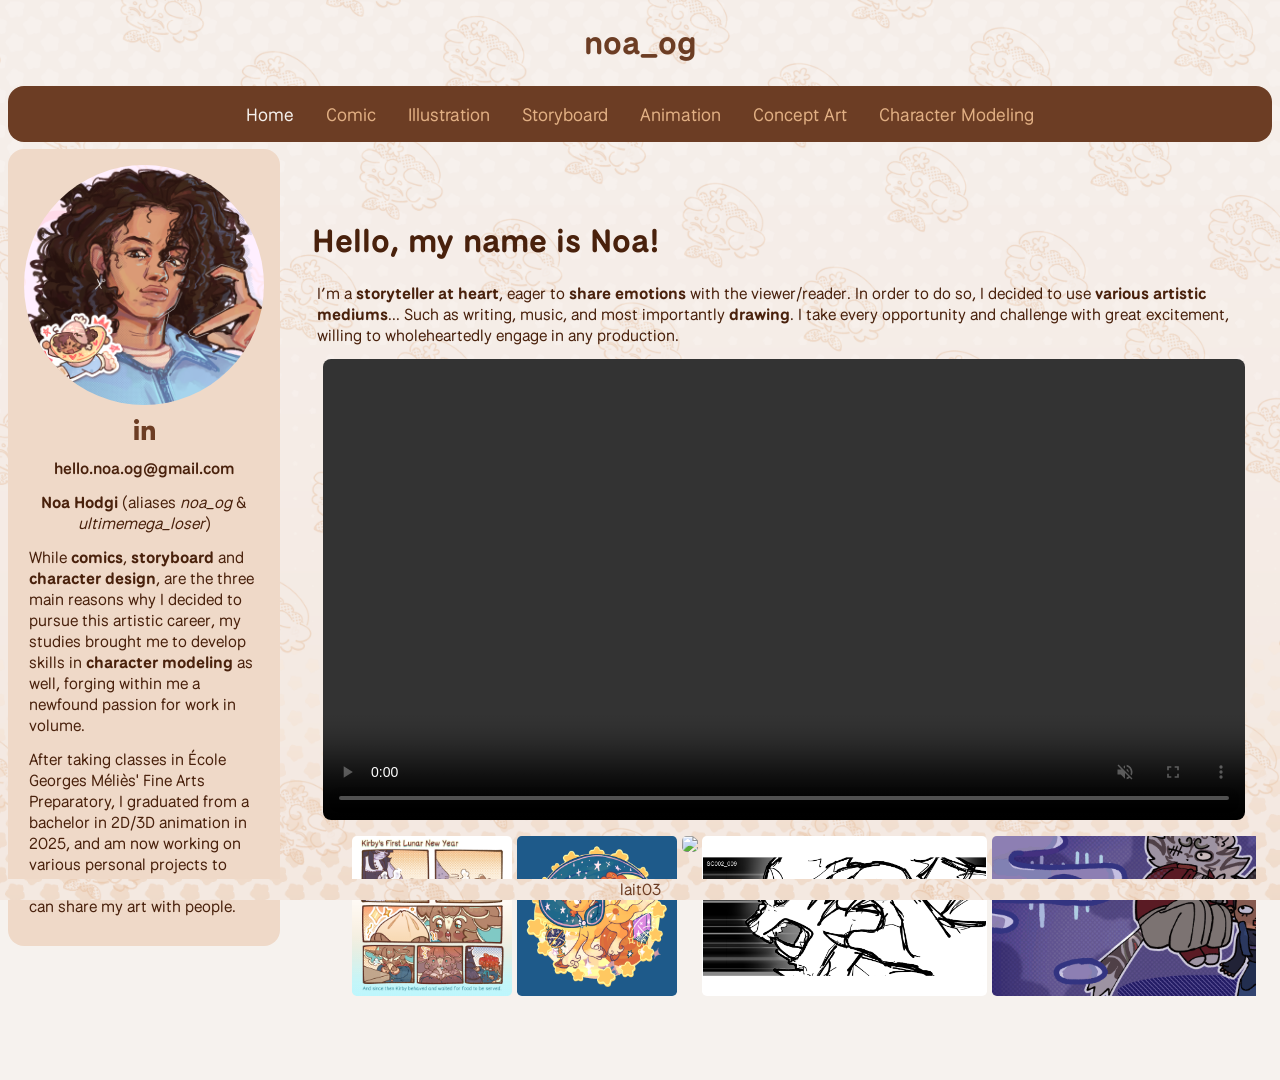
==== commit b56cd3bd: "Update index.html" ====
--- a/index.html
+++ b/index.html
@@ -65,7 +65,7 @@
         <!--Navbar-->
         <ul class="tab">
             <li>
-                <img loading="lazy" src="images/favicon_l03.png">
+                <img loading="lazy" src="images/l03_lbd.png">
             </li>
             <li>
                 <h1>
--- a/style_lbdlight.css
+++ b/style_lbdlight.css
@@ -395,6 +395,10 @@
         width:90vw;
         height:auto;
     }
+    .desc {
+        margin-top : 1rem;
+        margin-bottom: 2rem;
+    }
 
     /*Gallery*/
     ul.gallery li img,
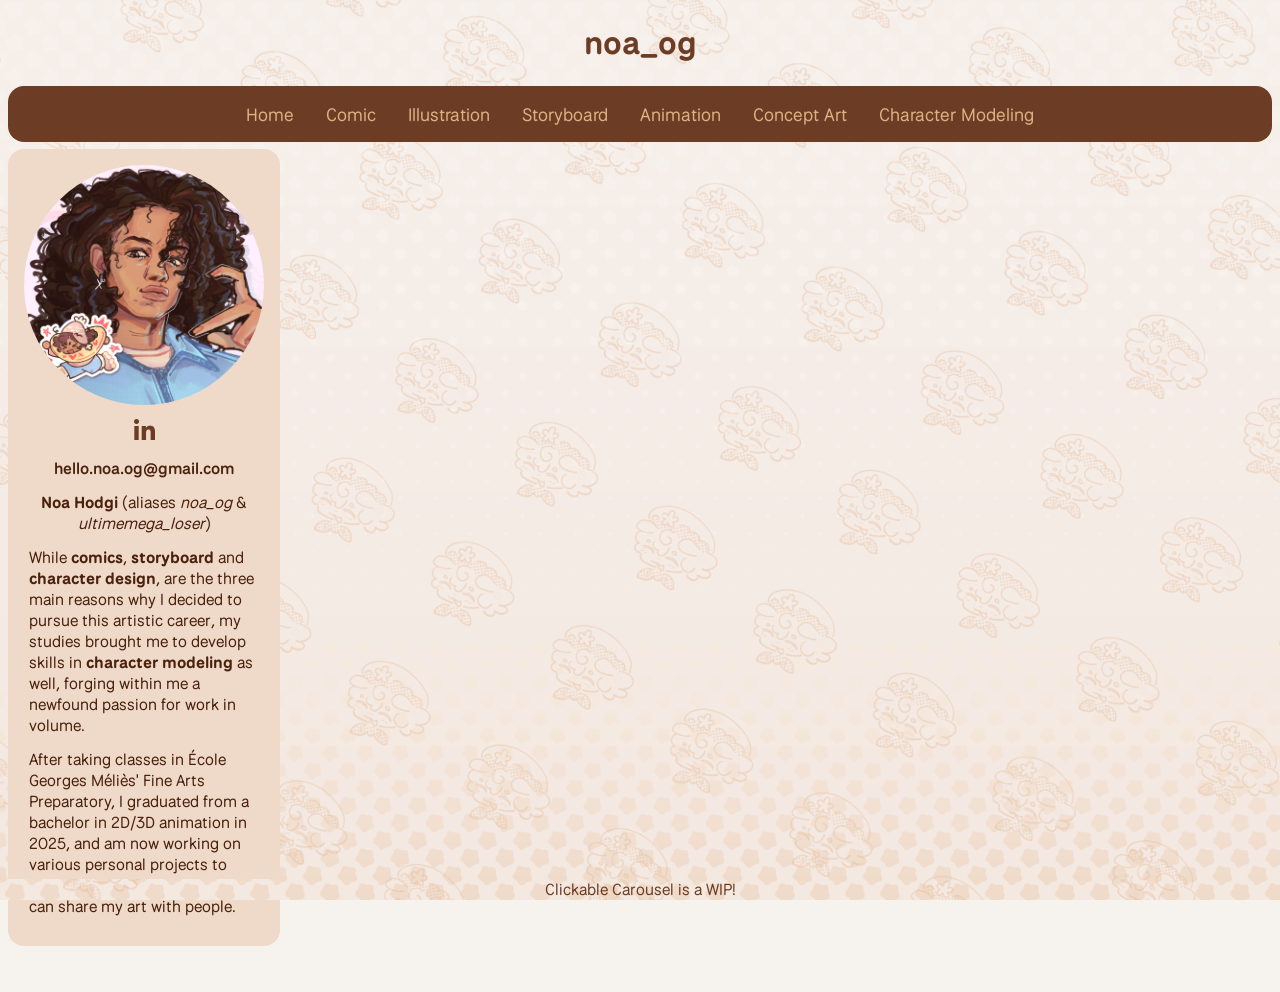
==== commit 9326c58e: "Organized Galleries" ====
--- a/index.html
+++ b/index.html
@@ -22,37 +22,44 @@
         <!--Navbar-->
         <ul class="tab">
             <li>
-                <a id="defaultTab" href="#home" class="tablinks active" onclick="opentab(event,'home')">
+                <a href="?page=home"
+                onclick="navigate(event, 'home')">
                     Home
                 </a>
             </li>
             <li>
-                <a href="#comic" class="tablinks active" onclick="opentab(event,'comic')">
+                <a href="?page=comic"
+                onclick="navigate(event, 'comic')">
                     Comic
                 </a>
             </li>
             <li>
-                <a href="#illustration" class="tablinks" onclick="opentab(event,'illustration')">
+                <a href="?page=illustration"
+                onclick="navigate(event, 'illustration')">
                     Illustration
                 </a>
             </li>
             <li>
-                <a href="#storyboard" class="tablinks" onclick="opentab(event,'storyboard')">
+                <a href="?page=storyboard"
+                onclick="navigate(event, 'storyboard')">
                     Storyboard
                 </a>
             </li>
             <li>
-                <a href="#animation" class="tablinks" onclick="opentab(event,'animation')">
+                <a href="?page=animation"
+                onclick="navigate(event, 'animation')">
                     Animation
                 </a>
             </li>
             <li>
-                <a href="#concept" class="tablinks" onclick="opentab(event,'concept')">
+                <a href="?page=concept"
+                onclick="navigate(event, 'concept')">
                     Concept Art
                 </a>
             </li>
             <li>
-                <a href="#model" class="tablinks" onclick="opentab(event,'model')">
+                <a href="?page=modeling"
+                onclick="navigate(event, 'modeling')">
                     Character Modeling
                 </a>
             </li>
@@ -65,7 +72,7 @@
         <!--Navbar-->
         <ul class="tab">
             <li>
-                <img loading="lazy" src="images/l03_lbd.png">
+                <img  src="images/l03_lbd.png">
             </li>
             <li>
                 <h1>
@@ -79,37 +86,45 @@
         </ul>
         <ul class="menu">
             <li>
-                <a id="defaultTab" href="#home" class="tablinks active" onclick="opentab(event,'home')">
+                <li>
+                <a href="?page=home"
+                onclick="navigate(event, 'home')">
                     Home
                 </a>
             </li>
             <li>
-                <a href="#comic" class="tablinks active" onclick="opentab(event,'comic')">
+                <a href="?page=comic"
+                onclick="navigate(event, 'comic')">
                     Comic
                 </a>
             </li>
             <li>
-                <a href="#illustration" class="tablinks" onclick="opentab(event,'illustration')">
+                <a href="?page=illustration"
+                onclick="navigate(event, 'illustration')">
                     Illustration
                 </a>
             </li>
             <li>
-                <a href="#storyboard" class="tablinks" onclick="opentab(event,'storyboard')">
+                <a href="?page=storyboard"
+                onclick="navigate(event, 'storyboard')">
                     Storyboard
                 </a>
             </li>
             <li>
-                <a href="#animation" class="tablinks" onclick="opentab(event,'animation')">
+                <a href="?page=animation"
+                onclick="navigate(event, 'animation')">
                     Animation
                 </a>
             </li>
             <li>
-                <a href="#concept" class="tablinks" onclick="opentab(event,'concept')">
-                     Concept Art
+                <a href="?page=concept"
+                onclick="navigate(event, 'concept')">
+                    Concept Art
                 </a>
             </li>
             <li>
-                <a href="#model" class="tablinks" onclick="opentab(event,'model')">
+                <a href="?page=modeling"
+                onclick="navigate(event, 'modeling')">
                     Character Modeling
                 </a>
             </li>
@@ -123,7 +138,7 @@
 <div class="flex-container">
     <!--Sidebar-->
     <div class="side">
-        <img loading="lazy" src="images/noa_og_portrait.png">
+        <img  src="images/noa_og_portrait.png">
         <ul>
             <li>
                 <a href="https://www.linkedin.com/in/noa-og/" target="_blank">
@@ -150,801 +165,21 @@
     </div>
 
     <!--Main Content-->
-    <div class="main">
-
-        <!--Home-->
-        <div id="home" class="tabcontent">
-            <h1>Hello, my name is Noa!</h1>
-            <p class="desc">
-                I’m a <b>storyteller at heart</b>, eager to <b>share emotions</b> with the viewer/reader. In order to do
-                so, I decided to use <b>various artistic mediums</b>... Such as writing, music, and most importantly <b>drawing</b>.
-                I take every opportunity and challenge with great excitement, willing to wholeheartedly engage in any production.
-            </p>
-
-            <video loading="lazy" class="showreel" controls autoplay muted loop controlsList="nodownload">
-                <source
-                src="images/story/RAMENSENTOU_SC002_ANIMATIC.mp4" />
-            </video>
-
-            <div class="carousel-wrapper">
-                <ul class="carousel">
-                    <li>
-                        <img loading="lazy"
-                        src="images/comic/kirbys_first_lunar_ny.png" />
-                    </li>
-                    <li>
-                        <img loading="lazy"
-                        src="images/illust/sunburst_perso.png" />
-                    </li>
-                    <li>
-                        <img loading="lazy"
-                        src="images/illust/luke.._final02.png" />
-                    </li>
-                    <li>
-                        <img loading="lazy"
-                        src="images/story/FERS_SC002_009.png" />
-                    </li>
-                    <li>
-                        <img loading="lazy"
-                        src="images/anim/FERS_Plan049_final.gif" />
-                    </li>
-                    <li>
-                        <img loading="lazy"
-                        src="images/concept/soupy_expressions.png" />
-                    </li>
-                    <li>
-                        <img loading="lazy"
-                        src="images/concept/main_lineup.png" />
-                    </li>
-                    <li>
-                        <img loading="lazy"
-                        src="images/concept/lookdev_ange_p1.png" />
-                    </li>
-                    <li>
-                        <img loading="lazy"
-                        src="images/charmod/darylpkmnturn04.gif" />
-                    </li>
-
-                    <!--loop-->
-
-                    <li>
-                        <img loading="lazy"
-                        src="images/comic/kirbys_first_lunar_ny.png" />
-                    </li>
-                    <li>
-                        <img loading="lazy"
-                        src="images/illust/sunburst_perso.png" />
-                    </li>
-                    <li>
-                        <img loading="lazy"
-                        src="images/illust/luke.._final02.png" />
-                    </li>
-                    <li>
-                        <img loading="lazy"
-                        src="images/story/FERS_SC002_009.png" />
-                    </li>
-                    <li>
-                        <img loading="lazy"
-                        src="images/anim/FERS_Plan049_final.gif" />
-                    </li>
-                    <li>
-                        <img loading="lazy"
-                        src="images/concept/soupy_expressions.png" />
-                    </li>
-                    <li>
-                        <img loading="lazy"
-                        src="images/concept/main_lineup.png" />
-                    </li>
-                    <li>
-                        <img loading="lazy"
-                        src="images/concept/lookdev_ange_p1.png" />
-                    </li>
-                    <li>
-                        <img loading="lazy"
-                        src="images/charmod/darylpkmnturn04.gif" />
-                    </li>
-                    
-                </ul>
-            </div>
-
-        </div>
-
-        <!--Comic-->
-        <div id="comic" class="tabcontent">
-
-            <ul class="gallery">
-                <li>
-                    <img loading="lazy" onclick="openModal('comicModal', 'comicSlides', 1)"
-                    src="images/comic/kirbys_first_lunar_ny.png"/>
-                </li>
-                <li>
-                    <img loading="lazy" onclick="openModal('comicModal', 'comicSlides', 2)"
-                    src="images/comic/coeurdor__00_eng.png"/>
-                </li>
-                <li>
-                    <img loading="lazy" onclick="openModal('comicModal', 'comicSlides', 3)"
-                    src="images/comic/coeurdor__01_eng.png"/>
-                </li>
-                <li>
-                    <img loading="lazy" onclick="openModal('comicModal', 'comicSlides', 4)"
-                    src="images/comic/coeurdor__02_eng.png"/>
-                </li>
-                <li>
-                    <img loading="lazy" onclick="openModal('comicModal', 'comicSlides', 5)"
-                    src="images/comic/coeurdor__03_eng.png"/>
-                </li>
-                <li>
-                    <img loading="lazy" onclick="openModal('comicModal', 'comicSlides', 6)"
-                    src="images/comic/classskippers.png">
-                </li>
-                <li>
-                    <img loading="lazy" onclick="openModal('comicModal', 'comicSlides', 7)"
-                    src="images/comic/daiji_oneshot_001.png"/>
-                </li>
-                <li>
-                    <img loading="lazy" onclick="openModal('comicModal', 'comicSlides', 8)"
-                    src="images/comic/daiji_oneshot_002.png"/>
-                </li>
-                <li>
-                    <img loading="lazy" onclick="openModal('comicModal', 'comicSlides', 9)"
-                    src="images/comic/daiji_oneshot_003.png"/>
-                </li>
-                <li>
-                    <img loading="lazy" onclick="openModal('comicModal', 'comicSlides', 10)"
-                    src="images/comic/daiji_oneshot_004.png"/>
-                </li>
-            </ul>
-
-            <div id="comicModal" class="modal">
-                <a class="close cursor" onclick="closeModal(document.getElementById('comicModal'))"><i class="fa-solid fa-circle-xmark fa-2x"></i></a>
-                <div class="modal-content">
-
-                    <!--Slideshow-->
-                    <div class="slideshow mySlides comicSlides">
-                        <img loading="lazy"
-                        src="images/comic/kirbys_first_lunar_ny.png"/>
-                    </div>
-                    <div class="slideshow mySlides comicSlides">
-                        <img loading="lazy"
-                        src="images/comic/coeurdor__00_eng.png"/>
-                    </div>
-                    <div class="slideshow mySlides comicSlides">
-                        <img loading="lazy"
-                        src="images/comic/coeurdor__01_eng.png"/>
-                    </div>
-                    <div class="slideshow mySlides comicSlides">
-                        <img loading="lazy"
-                        src="images/comic/coeurdor__02_eng.png"/>
-                    </div>
-                    <div class="slideshow mySlides comicSlides">
-                        <img loading="lazy"
-                        src="images/comic/coeurdor__03_eng.png"/>
-                    </div>
-                    <div class="slideshow mySlides comicSlides">
-                        <img loading="lazy"
-                        src="images/comic/classskippers.png"/>
-                    </div>
-                    <div class="slideshow mySlides comicSlides">
-                        <img loading="lazy"
-                        src="images/comic/daiji_oneshot_001.png"/>
-                    </div>
-                    <div class="slideshow mySlides comicSlides">
-                        <img loading="lazy"
-                        src="images/comic/daiji_oneshot_002.png"/>
-                    </div>
-                    <div class="slideshow mySlides comicSlides">
-                        <img loading="lazy"
-                        src="images/comic/daiji_oneshot_003.png"/>
-                    </div>
-                    <div class="slideshow mySlides comicSlides">
-                        <img loading="lazy"
-                        src="images/comic/daiji_oneshot_004.png"/>
-                    </div>
-
-
-                </div>
-                <a class="prev" onclick="plusSlides('comicSlides', -1)"><i class="fa-solid fa-circle-left fa-2x"></i></a>
-                <a class="next" onclick="plusSlides('comicSlides', 1)"><i class="fa-solid fa-circle-right fa-2x"></i></a>
-            </div>
-
-        </div>
-
-        <!--Illustration-->
-        <div id="illustration" class="tabcontent">
-
-            <ul class="gallery">
-                <li>
-                    <img loading="lazy" onclick="openModal('illustModal', 'illustSlides', 1)"
-                    src="images/illust/HODGI-Noa_Grandir_flpejr2026.png"/>
-                </li>
-                <li>
-                    <img loading="lazy" onclick="openModal('illustModal', 'illustSlides', 2)"
-                    src="images/illust/luke.._final02.png"/>
-                </li>
-                <li>
-                    <img loading="lazy" onclick="openModal('illustModal', 'illustSlides', 3)"
-                    src="images/illust/teo_comm_v2.png"/>
-                </li>
-                <li>
-                    <img loading="lazy" onclick="openModal('illustModal', 'illustSlides', 4)"
-                    src="images/illust/secretsantatodex.png"/>
-                </li>
-                <li>
-                    <img loading="lazy" onclick="openModal('illustModal', 'illustSlides', 5)"
-                    src="images/illust/soupy time concept poster_v2.png"/>
-                </li>
-                <li>
-                    <img loading="lazy" onclick="openModal('illustModal', 'illustSlides', 6)"
-                    src="images/illust/l3af_secretsanta_final01.png"/>
-                </li>
-                <li>
-                    <img loading="lazy" onclick="openModal('illustModal', 'illustSlides', 7)"
-                    src="images/illust/whhaaa.png"/>
-                </li>
-                <li>
-                    <img loading="lazy" onclick="openModal('illustModal', 'illustSlides', 8)"
-                    src="images/illust/light vs light_comp.png"/>
-                </li>
-                <li>
-                    <img loading="lazy" onclick="openModal('illustModal', 'illustSlides', 9)"
-                    src="images/illust/fers_affiche_3_4.png"/>
-                </li>
-                <li>
-                    <img loading="lazy" onclick="openModal('illustModal', 'illustSlides', 10)"
-                    src="images/illust/heheeeeeee_v2.png"/>
-                </li>
-                <li>
-                    <img loading="lazy" onclick="openModal('illustModal', 'illustSlides', 11)"
-                    src="images/illust/sunburst_perso.png"/>
-                </li>
-                <li>
-                    <img loading="lazy" onclick="openModal('illustModal', 'illustSlides', 12)"
-                    src="images/illust/cosmy.png"/>
-                </li>
-            </ul>
-
-            <div id="illustModal" class="modal">
-                <a class="close cursor" onclick="closeModal(document.getElementById('illustModal'))"><i class="fa-solid fa-circle-xmark fa-2x"></i></a>
-                <div class="modal-content">
-
-                    <!--Slideshow-->
-                    <div class="slideshow mySlides illustSlides">
-                        <img loading="lazy"
-                        src="images/illust/HODGI-Noa_Grandir_flpejr2026.png"/>
-                    </div>
-                    <div class="slideshow mySlides illustSlides">
-                        <img loading="lazy"
-                        src="images/illust/luke.._final02.png"/>
-                    </div>
-                    <div class="slideshow mySlides illustSlides">
-                        <img loading="lazy"
-                        src="images/illust/teo_comm_v2.png" />
-
-                    </div>
-                    <div class="slideshow mySlides illustSlides">
-                        <img loading="lazy"
-                        src="images/illust/secretsantatodex.png" />
-                    </div>
-                    <div class="slideshow mySlides illustSlides">
-                        <img loading="lazy"
-                        src="images/illust/soupy time concept poster_v2.png" />
-                    </div>
-                    <div class="slideshow mySlides illustSlides">
-                        <img loading="lazy"
-                        src="images/illust/l3af_secretsanta_final01.png" />
-                    </div>
-                    <div class="slideshow mySlides illustSlides">
-                        <img loading="lazy"
-                        src="images/illust/whhaaa.png" />
-                    </div>
-                    <div class="slideshow mySlides illustSlides">
-                        <img loading="lazy"
-                        src="images/illust/light vs light_comp.png" />
-                    </div>
-                    <div class="slideshow mySlides illustSlides">
-                        <img loading="lazy"
-                        src="images/illust/fers_affiche_3_4.png" />
-                    </div>
-                    <div class="slideshow mySlides illustSlides">
-                        <img loading="lazy"
-                        src="images/illust/heheeeeeee_v2.png" />
-                    </div>
-                    <div class="slideshow mySlides illustSlides">
-                        <img loading="lazy"
-                        src="images/illust/sunburst_perso.png" />
-                    </div>
-                    <div class="slideshow mySlides illustSlides">
-                        <img loading="lazy"
-                        src="images/illust/cosmy.png" />
-                    </div>
-                    
-                
-
-                </div>
-                <a class="prev" onclick="plusSlides('illustSlides', -1)"><i class="fa-solid fa-circle-left fa-2x"></i></a>
-                <a class="next" onclick="plusSlides('illustSlides', 1)"><i class="fa-solid fa-circle-right fa-2x"></i></a>
-            </div>
-            
-        </div>
-
-        <!--Sotryboard-->
-        <div id="storyboard" class="tabcontent">
-
-            <ul class="gallery">
-                <li>
-                    <video loading="lazy" onclick="openModal('storyModal', 'storySlides', 1)" autoplay muted loop>
-                        <source
-                        src="images/story/RAMENSENTOU_SC002_ANIMATIC.mp4" />
-                    </video>
-                </li>
-                <li>
-                    <img loading="lazy" onclick="openModal('storyModal', 'storySlides', 2)"
-                    src="images/story/FERS_SC002_005.png" />
-                </li>
-                <li>
-                    <img loading="lazy" onclick="openModal('storyModal', 'storySlides', 3)"
-                    src="images/story/FERS_SC002_009.png" />
-                </li>
-                <li>
-                    <img loading="lazy" onclick="openModal('storyModal', 'storySlides', 4)"
-                    src="images/story/FERS_SC002_010_1.png" />
-                </li>
-                <li>
-                    <img loading="lazy" onclick="openModal('storyModal', 'storySlides', 5)" 
-                    src="images/story/FERS_SC002_010_2.png" />
-                </li>
-                <li>
-                    <img loading="lazy" onclick="openModal('storyModal', 'storySlides', 6)" 
-                    src="images/story/FERS_SC002_016.png" />
-                </li>
-                <li>
-                    <img loading="lazy" onclick="openModal('storyModal', 'storySlides', 7)" 
-                    src="images/story/FERS_SC002_019.png" />
-                </li>
-                <li>
-                    <img loading="lazy" onclick="openModal('storyModal', 'storySlides', 8)" 
-                    src="images/story/FERS_SC002_060.png" />
-                </li>
-                <li>
-                    <img loading="lazy" onclick="openModal('storyModal', 'storySlides', 9)" 
-                    src="images/story/Scan2025-05-29_124309_000_1.png" />
-                </li>
-                <li>
-                    <img loading="lazy" onclick="openModal('storyModal', 'storySlides', 10)" 
-                    src="images/story/Scan2025-05-29_124309_000_2.png" />
-                </li>
-                <li>
-                    <img loading="lazy" onclick="openModal('storyModal', 'storySlides', 11)" 
-                    src="images/story/Scan2025-05-29_124309_003.png" />
-                </li>
-            </ul>
-
-            <div id="storyModal" class="modal">
-                <span class="close cursor" onclick="closeModal(document.getElementById('storyModal'))"><i class="fa-solid fa-circle-xmark fa-2x"></i></span>
-                <div class="modal-content">
-
-                    <!--Slideshow-->
-                    <div class="slideshow mySlides storySlides">
-                        <video loading="lazy" controls controlsList="nodownload">
-                            <source 
-                            src="images/story/RAMENSENTOU_SC002_ANIMATIC.mp4" />
-                        </video>
-                    </div>
-                    <div class="slideshow mySlides storySlides">
-                        <img loading="lazy" 
-                        src="images/story/FERS_SC002_005.png"/>
-                    </div>
-                    <div class="slideshow mySlides storySlides">
-                        <img loading="lazy" 
-                        src="images/story/FERS_SC002_009.png"/>
-                    </div>
-                    <div class="slideshow mySlides storySlides">
-                        <img loading="lazy" 
-                        src="images/story/FERS_SC002_010_1.png" />
-
-                    </div>
-                    <div class="slideshow mySlides storySlides">
-                        <img loading="lazy" 
-                        src="images/story/FERS_SC002_010_2.png" />
-                    </div>
-                    <div class="slideshow mySlides storySlides">
-                        <img loading="lazy" 
-                        src="images/story/FERS_SC002_016.png" />
-                    </div>
-                    <div class="slideshow mySlides storySlides">
-                        <img loading="lazy" 
-                        src="images/story/FERS_SC002_019.png" />
-                    </div>
-                    <div class="slideshow mySlides storySlides">
-                        <img loading="lazy" 
-                        src="images/story/FERS_SC002_060.png" />
-                    </div>
-                    <div class="slideshow mySlides storySlides">
-                        <img loading="lazy" 
-                        src="images/story/Scan2025-05-29_124309_000_1.png" />
-                    </div>
-                    <div class="slideshow mySlides storySlides">
-                        <img loading="lazy" 
-                        src="images/story/Scan2025-05-29_124309_000_2.png" />
-                    </div>
-                    <div class="slideshow mySlides storySlides">
-                        <img loading="lazy" 
-                        src="images/story/Scan2025-05-29_124309_003.png" />
-                    </div>
-                    
-
-                </div>
-                <a class="prev" onclick="plusSlides('storySlides', -1)"><i class="fa-solid fa-circle-left fa-2x"></i></a>
-                <a class="next" onclick="plusSlides('storySlides', 1)"><i class="fa-solid fa-circle-right fa-2x"></i></a>
-            </div>
-
-        </div>
-
-        <!--Animation-->
-        <div id="animation" class="tabcontent">
-
-            <ul class="gallery">
-                <li>
-                    <img loading="lazy" onclick="openModal('animModal', 'animSlides', 1)"
-                    src="images/anim/FERS_Plan037-38_final.gif" />
-                </li>
-                <li>
-                    <img loading="lazy" onclick="openModal('animModal', 'animSlides', 2)"
-                    src="images/anim/FERS_Plan048_final.gif" />
-                </li>
-                <li>
-                    <img loading="lazy" onclick="openModal('animModal', 'animSlides', 3)"
-                    src="images/anim/FERS_Plan049_final.gif" />
-                </li>
-            </ul>
-
-            <div id="animModal" class="modal">
-                <span class="close cursor" onclick="closeModal(document.getElementById('animModal'))"><i class="fa-solid fa-circle-xmark fa-2x"></i></span>
-                <div class="modal-content">
-
-                    <!--Slideshow-->
-                    <div class="slideshow mySlides animSlides">
-                        <img loading="lazy" 
-                        src="images/anim/FERS_Plan037-38_final.gif"/>
-                    </div>
-                    <div class="slideshow mySlides animSlides">
-                        <img loading="lazy" 
-                        src="images/anim/FERS_Plan048_final.gif"/>
-                    </div>
-                    <div class="slideshow mySlides animSlides">
-                        <img loading="lazy" 
-                        src="images/anim/FERS_Plan049_final.gif" />
-                    </div>
-
-                </div>
-                <a class="prev" onclick="plusSlides('animSlides', -1)"><i class="fa-solid fa-circle-left fa-2x"></i></a>
-                <a class="next" onclick="plusSlides('animSlides', 1)"><i class="fa-solid fa-circle-right fa-2x"></i></a>
-            </div>
-
-        </div>
-
-        <!--Concept Art-->
-        <div id="concept" class="tabcontent">
-
-            <ul class="gallery">
-                <li>
-                    <img loading="lazy" onclick="openModal('conceptModal', 'conceptSlides', 1)"
-                    src="images/concept/lineup-pilote.png" />
-                </li>
-                <li>
-                    <img loading="lazy" onclick="openModal('conceptModal', 'conceptSlides', 2)"
-                    src="images/concept/soupy_expressions.png" />
-                </li>
-                <li>
-                    <img loading="lazy" onclick="openModal('conceptModal', 'conceptSlides', 3)"
-                    src="images/concept/sorciere_solana.png" />
-                </li>
-                <li>
-                    <img loading="lazy" onclick="openModal('conceptModal', 'conceptSlides', 4)"
-                    src="images/concept/perfpal01_kirby_v2.png" />
-                </li>
-                <li>
-                    <img loading="lazy" onclick="openModal('conceptModal', 'conceptSlides', 5)"
-                    src="images/concept/ultime_megaloser_perfpalguest_01.png" />
-                </li>
-                <li>
-                    <img loading="lazy" onclick="openModal('conceptModal', 'conceptSlides', 6)"
-                    src="images/concept/perfpal03_diamoon.png" />
-                </li>
-                <li>
-                    <img loading="lazy" onclick="openModal('conceptModal', 'conceptSlides', 7)"
-                    src="images/concept/main_lineup.png" />
-                </li>
-                <li>
-                    <img loading="lazy" onclick="openModal('conceptModal', 'conceptSlides', 8)"
-                    src="images/concept/side_lineup.png" />
-                </li>
-                <li>
-                    <img loading="lazy" onclick="openModal('conceptModal', 'conceptSlides', 9)"
-                    src="images/concept/superlineup_1.png" />
-                </li>
-                <li>
-                    <img loading="lazy" onclick="openModal('conceptModal', 'conceptSlides', 10)"
-                    src="images/concept/superlineup_2.png" />
-                </li>
-                <li>
-                    <img loading="lazy" onclick="openModal('conceptModal', 'conceptSlides', 11)"
-                    src="images/concept/lookdev_ange_p1.png" />
-                </li>
-                <li>
-                    <img loading="lazy" onclick="openModal('conceptModal', 'conceptSlides', 12)"
-                    src="images/concept/HODGI_Noa_BA2_lookdev_ange_p2.png" />
-                </li>
-                <li>
-                    <img loading="lazy" onclick="openModal('conceptModal', 'conceptSlides', 13)"
-                    src="images/concept/HODGI_Noa_BA2_lookdev_ange_p3.png" />
-                </li>
-                <li>
-                    <img loading="lazy" onclick="openModal('conceptModal', 'conceptSlides', 14)"
-                    src="images/concept/HODGI_Noa_BA2_lookdev_ange_p4.png" />
-                </li>
-                <li>
-                    <img loading="lazy" onclick="openModal('conceptModal', 'conceptSlides', 15)"
-                    src="images/concept/percy_planche1.png" />
-                </li>
-                <li>
-                    <img loading="lazy" onclick="openModal('conceptModal', 'conceptSlides', 16)"
-                    src="images/concept/BONNARDOT_Axel_HODGI_Noa_personnagesketch01.png" />
-                </li>
-                <li>
-                    <img loading="lazy" onclick="openModal('conceptModal', 'conceptSlides', 17)"
-                    src="images/concept/turn_kyu_full.png" />
-                </li>
-                <li>
-                    <img loading="lazy" onclick="openModal('conceptModal', 'conceptSlides', 18)"
-                    src="images/concept/turn_tora.png" />
-                </li>
-                <li>
-                    <img loading="lazy" onclick="openModal('conceptModal', 'conceptSlides', 19)"
-                    src="images/concept/daryl_low_poly_2.png" />
-                </li>
-
-            </ul>
-
-            <div id="conceptModal" class="modal">
-                <span class="close cursor" onclick="closeModal(document.getElementById('conceptModal'))"><i class="fa-solid fa-circle-xmark fa-2x"></i></span>
-                <div class="modal-content">
-
-                    <!--Slideshow-->
-                    <div class="slideshow mySlides conceptSlides">
-                        <img loading="lazy" 
-                        src="images/concept/lineup-pilote.png"/>
-                    </div>
-                    <div class="slideshow mySlides conceptSlides">
-                        <img loading="lazy" 
-                        src="images/concept/soupy_expressions.png"/>
-                    </div>
-                    <div class="slideshow mySlides conceptSlides">
-                        <img loading="lazy" 
-                        src="images/concept/sorciere_solana.png"/>
-                    </div>
-                    <div class="slideshow mySlides conceptSlides">
-                        <img loading="lazy" 
-                        src="images/concept/perfpal01_kirby_v2.png"/>
-                    </div>
-                    <div class="slideshow mySlides conceptSlides">
-                        <img loading="lazy" 
-                        src="images/concept/ultime_megaloser_perfpalguest_01.png"/>
-                    </div>
-                    <div class="slideshow mySlides conceptSlides">
-                        <img loading="lazy" 
-                        src="images/concept/perfpal03_diamoon.png"/>
-                    </div>
-                    <div class="slideshow mySlides conceptSlides">
-                        <img loading="lazy" 
-                        src="images/concept/main_lineup.png"/>
-                    </div>
-                    <div class="slideshow mySlides conceptSlides">
-                        <img loading="lazy" 
-                        src="images/concept/side_lineup.png"/>
-                    </div>
-                    <div class="slideshow mySlides conceptSlides">
-                        <img loading="lazy" 
-                        src="images/concept/superlineup_1.png"/>
-                    </div>
-                    <div class="slideshow mySlides conceptSlides">
-                        <img loading="lazy" 
-                        src="images/concept/superlineup_2.png"/>
-                    </div>
-                    <div class="slideshow mySlides conceptSlides">
-                        <img loading="lazy" 
-                        src="images/concept/lookdev_ange_p1.png"/>
-                    </div>
-                    <div class="slideshow mySlides conceptSlides">
-                        <img loading="lazy" 
-                        src="images/concept/HODGI_Noa_BA2_lookdev_ange_p2.png"/>
-                    </div>
-                    <div class="slideshow mySlides conceptSlides">
-                        <img loading="lazy" 
-                        src="images/concept/HODGI_Noa_BA2_lookdev_ange_p3.png"/>
-                    </div>
-                    <div class="slideshow mySlides conceptSlides">
-                        <img loading="lazy" 
-                        src="images/concept/HODGI_Noa_BA2_lookdev_ange_p4.png"/>
-                    </div>
-                    <div class="slideshow mySlides conceptSlides">
-                        <img loading="lazy" 
-                        src="images/concept/percy_planche1.png"/>
-                    </div>
-                    <div class="slideshow mySlides conceptSlides">
-                        <img loading="lazy" 
-                        src="images/concept/BONNARDOT_Axel_HODGI_Noa_personnagesketch01.png"/>
-                    </div>
-                    <div class="slideshow mySlides conceptSlides">
-                        <img loading="lazy" 
-                        src="images/concept/turn_kyu_full.png"/>
-                    </div>
-                    <div class="slideshow mySlides conceptSlides">
-                        <img loading="lazy" 
-                        src="images/concept/turn_tora.png"/>
-                    </div>
-                    <div class="slideshow mySlides conceptSlides">
-                        <img loading="lazy" 
-                        src="images/concept/daryl_low_poly_2.png"/>
-                    </div>
-                
-
-                </div>
-                <a class="prev" onclick="plusSlides('conceptSlides', -1)"><i class="fa-solid fa-circle-left fa-2x"></i></a>
-                <a class="next" onclick="plusSlides('conceptSlides', 1)"><i class="fa-solid fa-circle-right fa-2x"></i></a>
-            </div>
-
-        </div>
-
-        <!--Character Modeling-->
-        <div id="model" class="tabcontent">
-
-            <ul class="gallery">
-                <li>
-                    <img loading="lazy" onclick="openModal('modelModal', 'modelSlides', 1)"
-                    src="images/charmod/render_kyu_02.png"/>
-                </li>
-                <li>
-                    <video loading="lazy" onclick="openModal('modelModal', 'modelSlides', 2)" autoplay muted loop>
-                        <source
-                        src="images/charmod/01_Kyu_Sculpt.mp4" />
-                    </video>
-                </li>
-                <li>
-                    <video loading="lazy" onclick="openModal('modelModal', 'modelSlides', 3)" autoplay muted loop>
-                        <source
-                        src="images/charmod/02_Tora_Sculpt.mp4" />
-                    </video>
-                </li>
-                <li>
-                    <video loading="lazy" onclick="openModal('modelModal', 'modelSlides', 4)" autoplay muted loop>
-                        <source
-                        src="images/charmod/03_Ayako_Sculpt.mp4" />
-                    </video>
-                </li>
-                <li>
-                    <video loading="lazy" onclick="openModal('modelModal', 'modelSlides', 5)" autoplay muted loop>
-                        <source
-                        src="images/charmod/ayako_wireframe.mp4" />
-                    </video>
-                </li>
-                <li>
-                    <video loading="lazy" onclick="openModal('modelModal', 'modelSlides', 6)" autoplay muted loop>
-                        <source
-                        src="images/charmod/kirby_body_turn.mp4" />
-                    </video>
-                </li>
-                <li>
-                    <video loading="lazy" onclick="openModal('modelModal', 'modelSlides', 7)" autoplay muted loop>
-                        <source
-                        src="images/charmod/kirby_wireframe_turn.mp4" />
-                    </video>
-                </li>
-                <li>
-                    <img loading="lazy" onclick="openModal('modelModal', 'modelSlides', 8)"
-                    src="images/charmod/render02.jpg"/>
-                </li>
-                <li>
-                    <img loading="lazy" onclick="openModal('modelModal', 'modelSlides', 9)"
-                    src="images/charmod/render03.jpg"/>
-                </li>
-                <li>
-                    <img loading="lazy" onclick="openModal('modelModal', 'modelSlides', 10)"
-                    src="images/charmod/fdet_body.png"/>
-                </li>
-                <li>
-                    <img loading="lazy" onclick="openModal('modelModal', 'modelSlides', 11)"
-                    src="images/charmod/fdet_vetements.png"/>
-                </li>
-            
-            </ul>
-
-            <div id="modelModal" class="modal">
-                <span class="close cursor" onclick="closeModal(document.getElementById('modelModal'))"><i class="fa-solid fa-circle-xmark fa-2x"></i></span>
-                <div class="modal-content">
-
-                    <!--Slideshow-->
-                    <div class="slideshow mySlides modelSlides">
-                        <img loading="lazy" 
-                        src="images/charmod/render_kyu_02.png" />
-                    </div>
-                    <div class="slideshow mySlides modelSlides">
-                        <video loading="lazy" controls controlsList="nodownload">
-                            <source 
-                            src="images/charmod/01_Kyu_Sculpt.mp4" />
-                        </video>
-                    </div>
-                    <div class="slideshow mySlides modelSlides">
-                        <video loading="lazy" controls controlsList="nodownload">
-                            <source 
-                            src="images/charmod/02_Tora_Sculpt.mp4" />
-                        </video>
-                    </div>
-                    <div class="slideshow mySlides modelSlides">
-                        <video loading="lazy" controls controlsList="nodownload">
-                            <source 
-                            src="images/charmod/03_Ayako_Sculpt.mp4" />
-                        </video>
-                    </div>
-                    <div class="slideshow mySlides modelSlides">
-                        <video loading="lazy" controls controlsList="nodownload">
-                            <source 
-                            src="images/charmod/ayako_wireframe.mp4" />
-                        </video>
-                    </div>
-                    <div class="slideshow mySlides modelSlides">
-                        <video loading="lazy" controls controlsList="nodownload">
-                            <source 
-                            src="images/charmod/kirby_body_turn.mp4" />
-                        </video>
-                    </div>
-                    <div class="slideshow mySlides modelSlides">
-                        <video loading="lazy" controls controlsList="nodownload">
-                            <source 
-                            src="images/charmod/kirby_wireframe_turn.mp4" />
-                        </video>
-                    </div>
-                    <div class="slideshow mySlides modelSlides">
-                        <img loading="lazy" 
-                        src="images/charmod/render02.jpg" />
-                    </div>
-                    <div class="slideshow mySlides modelSlides">
-                        <img loading="lazy" 
-                        src="images/charmod/render03.jpg" />
-                    </div>
-                    <div class="slideshow mySlides modelSlides">
-                        <img loading="lazy" 
-                        src="images/charmod/fdet_body.png" />
-                    </div>
-                    <div class="slideshow mySlides modelSlides">
-                        <img loading="lazy" 
-                        src="images/charmod/fdet_vetements.png" />
-                    </div>
-
-                </div>
-                <a class="prev" onclick="plusSlides('modelSlides', -1)"><i class="fa-solid fa-circle-left fa-2x"></i></a>
-                <a class="next" onclick="plusSlides('modelSlides', 1)"><i class="fa-solid fa-circle-right fa-2x"></i></a>
-            </div>
-
-        </div>
-
-        <script src="script.js"></script>
-        
+    <div class="main" id="content">
+     
     </div>
 
 </div>
 
 <footer class="pc">
-    <p>lait03</p>
+    <p>Clickable Carousel is a WIP!</p>
 </footer>
 
 <footer class="mobile">
     <p>Mobile display is still a work in progress but will be ready soon!</p>
 </footer>
 
-  
+<script src="script.js"></script>
         
-
-
 </body>
 </html>
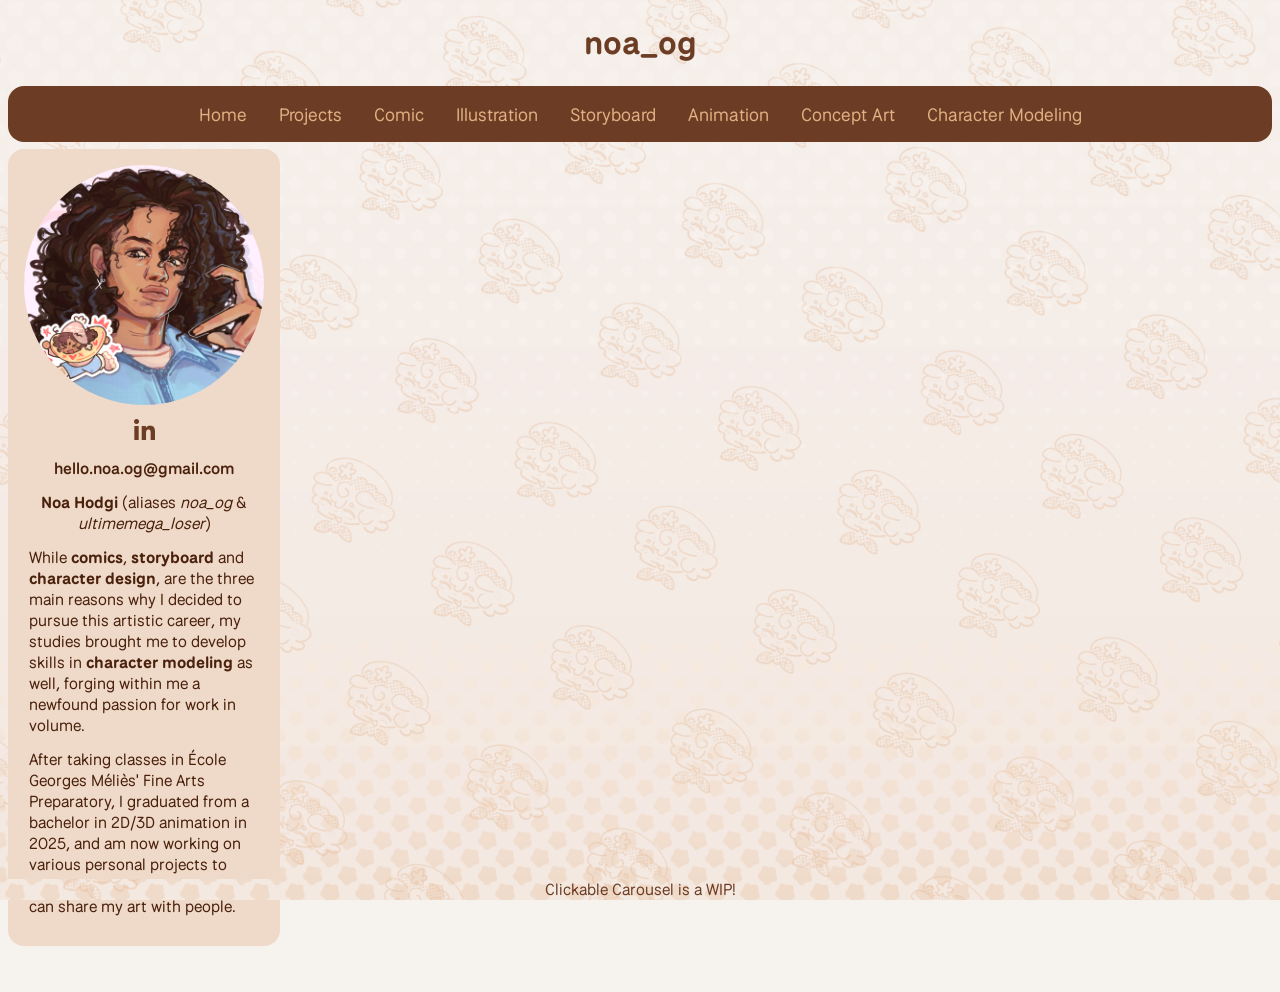
==== commit 58bc3215: "Added Clickable Carousel + Projects Page (WIP)" ====
--- a/index.html
+++ b/index.html
@@ -25,6 +25,12 @@
                 <a href="?page=home"
                 onclick="navigate(event, 'home')">
                     Home
+                </a>
+            </li>
+            <li>
+                <a href="?page=projects"
+                onclick="navigate(event, 'projects')">
+                    Projects
                 </a>
             </li>
             <li>
@@ -86,10 +92,15 @@
         </ul>
         <ul class="menu">
             <li>
-                <li>
                 <a href="?page=home"
                 onclick="navigate(event, 'home')">
                     Home
+                </a>
+            </li>
+            <li>
+                <a href="?page=projects"
+                onclick="navigate(event, 'projects')">
+                    Projects
                 </a>
             </li>
             <li>
--- a/style_lbdlight.css
+++ b/style_lbdlight.css
@@ -90,7 +90,7 @@
     margin:0;
     transition: max-height 0.4s ease, opacity 0.3s ease;
     opacity: 0;
-    font-size:xx-large;
+    font-size:3rem;
     font-weight: 500;
 }
 .menu li a {
@@ -98,7 +98,7 @@
     margin: 2rem;
 }
 .menu.open {
-    max-height:50vh;
+    max-height: 100vh;
     opacity:1;
 }
 
@@ -171,15 +171,20 @@
     margin:0;
     color:#49210c;
     min-width: 0;
-    padding:1rem;
-}
-
-.tabcontent {
     padding-top:2rem;
+    padding-left:1rem;
+    padding-right:1rem;
+    padding-bottom:1rem;
     scroll-margin-top: 11rem;
-    display: none;
-    animation: fadeEffect 1s;
-}
+    opacity: 1;
+    transition: opacity 0.3s ease;
+}
+
+.main.fade-out {
+    opacity: 0;
+}
+
+
 img, video {
   user-select: none;
   -webkit-user-drag: none;
@@ -197,11 +202,19 @@
     width : 100%;
     overflow:hidden;
 }
+
+.carousel-track {
+    display: flex;  
+    animation: scroll 50s linear infinite;
+    width:max-content;
+
+}
 ul.carousel {
-    display: flex;
-    animation: scroll 40s linear infinite;
-    justify-content: flex-start;
+    display:flex;
     width:max-content;
+    flex-shrink:0;
+    padding:0;
+    margin:0;
 }
 ul.carousel li {
     flex: 0 0 auto;
@@ -209,12 +222,13 @@
 }
 ul.carousel li img {
     width:auto;
-    height:10rem;
+    height:22rem;
     border-radius:0.3rem;
 }
 .carousel:hover {
   animation-play-state: paused;
 }
+
 
 /*Gallery*/
 .gallery {
@@ -228,7 +242,8 @@
     margin-left:0.3rem;
 }
 ul.gallery img:hover,
-ul.gallery video:hover {
+ul.gallery video:hover,
+ul.carousel li img:hover {
     cursor:pointer;
     transform:scale(1.02);
     transition: transform 0.25s; 
@@ -270,7 +285,7 @@
 .slideshow img,
 .slideshow video {
     max-width:100%;
-    max-height:98vh;
+    max-height:98svh;
     width:auto;
     height: auto;
     border-radius:0.5rem;
@@ -295,6 +310,7 @@
 .close {
   color:#e1af83;
   position: absolute;
+  z-index:3;
   top: 10px;
   right: 25px;
 }
@@ -308,6 +324,7 @@
 .next {
   cursor: pointer;
   position: absolute;
+  z-index:3;
   top: 50%;
   width: auto;
   margin-top: -50px;
@@ -392,7 +409,7 @@
 
     /*Showreel*/
     .showreel {
-        width:90vw;
+        width:100%;
         height:auto;
     }
     .desc {
@@ -403,9 +420,19 @@
     /*Gallery*/
     ul.gallery li img,
     ul.gallery li video {
-        width: 90vw;
+        width: 100%;
         height:auto;
         border-radius : 0.5rem;
+    }
+
+    .slideshow img,
+    .slideshow video {
+    max-width:100%;
+    max-height:none;
+    width:auto;
+    height: auto;
+    border-radius:0.5rem;
+    margin:auto;
     }
 
     /*Slideshow Commands*/
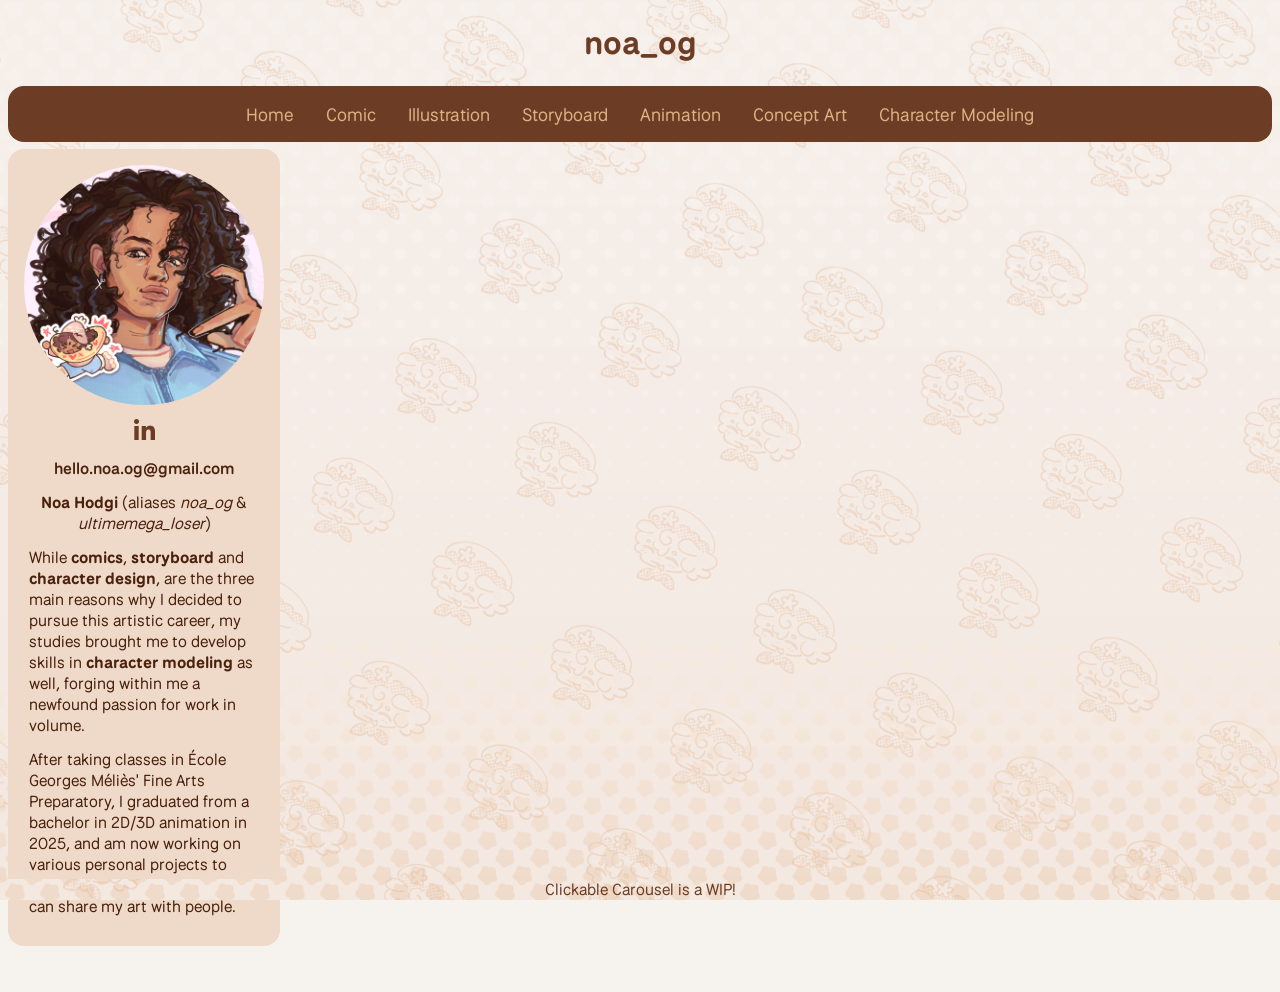
==== commit f703ecbc: "Update index.html" ====
--- a/index.html
+++ b/index.html
@@ -27,12 +27,14 @@
                     Home
                 </a>
             </li>
+            <!--
             <li>
                 <a href="?page=projects"
                 onclick="navigate(event, 'projects')">
                     Projects
                 </a>
             </li>
+            -->
             <li>
                 <a href="?page=comic"
                 onclick="navigate(event, 'comic')">
@@ -97,12 +99,14 @@
                     Home
                 </a>
             </li>
+            <!--
             <li>
                 <a href="?page=projects"
                 onclick="navigate(event, 'projects')">
                     Projects
                 </a>
             </li>
+            -->
             <li>
                 <a href="?page=comic"
                 onclick="navigate(event, 'comic')">
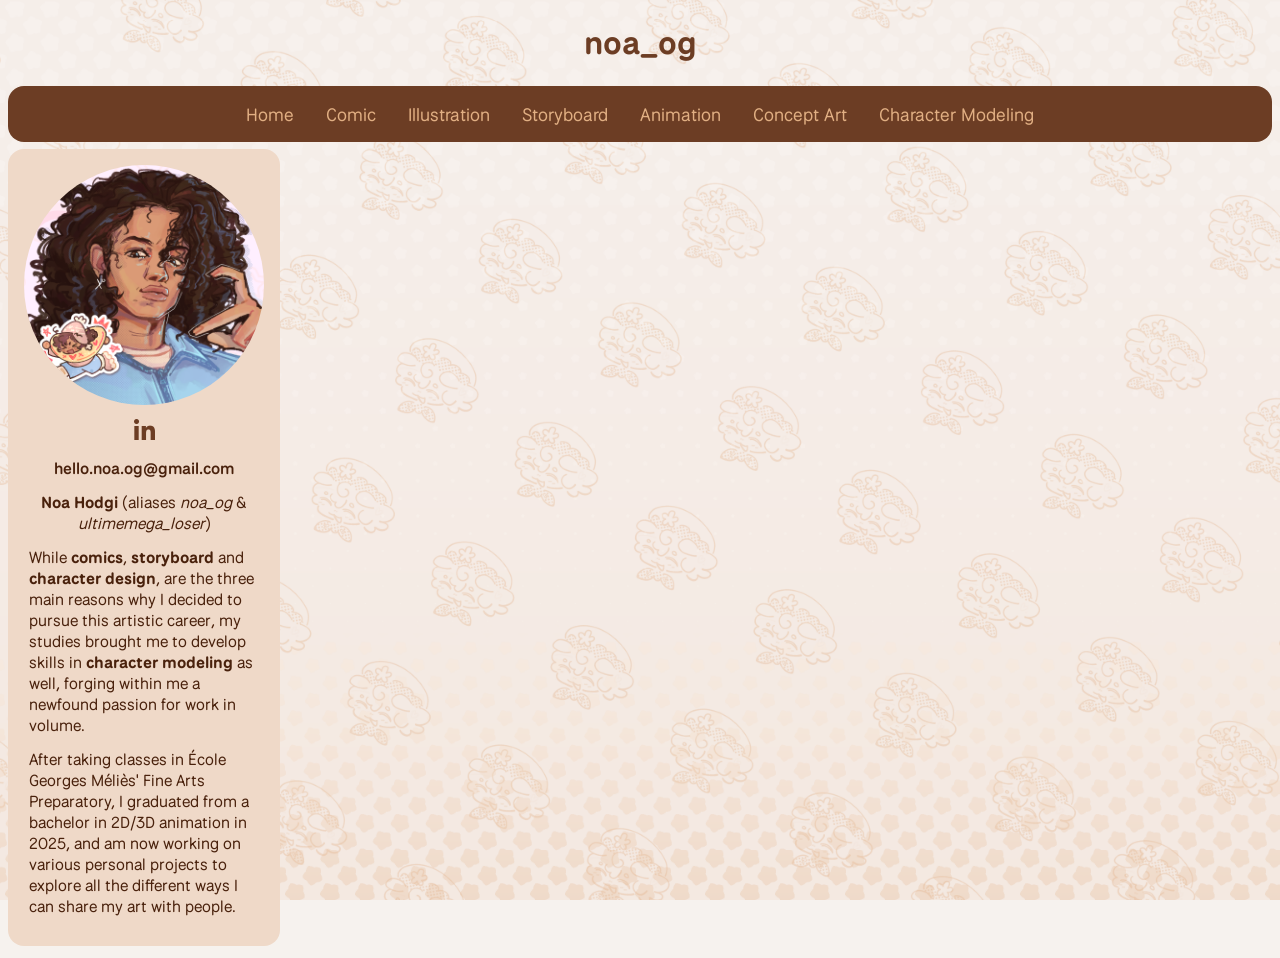
==== commit e2b64772: "Update index.html" ====
--- a/index.html
+++ b/index.html
@@ -187,11 +187,11 @@
 </div>
 
 <footer class="pc">
-    <p>Clickable Carousel is a WIP!</p>
+    <p></p>
 </footer>
 
 <footer class="mobile">
-    <p>Mobile display is still a work in progress but will be ready soon!</p>
+    <p></p>
 </footer>
 
 <script src="script.js"></script>
